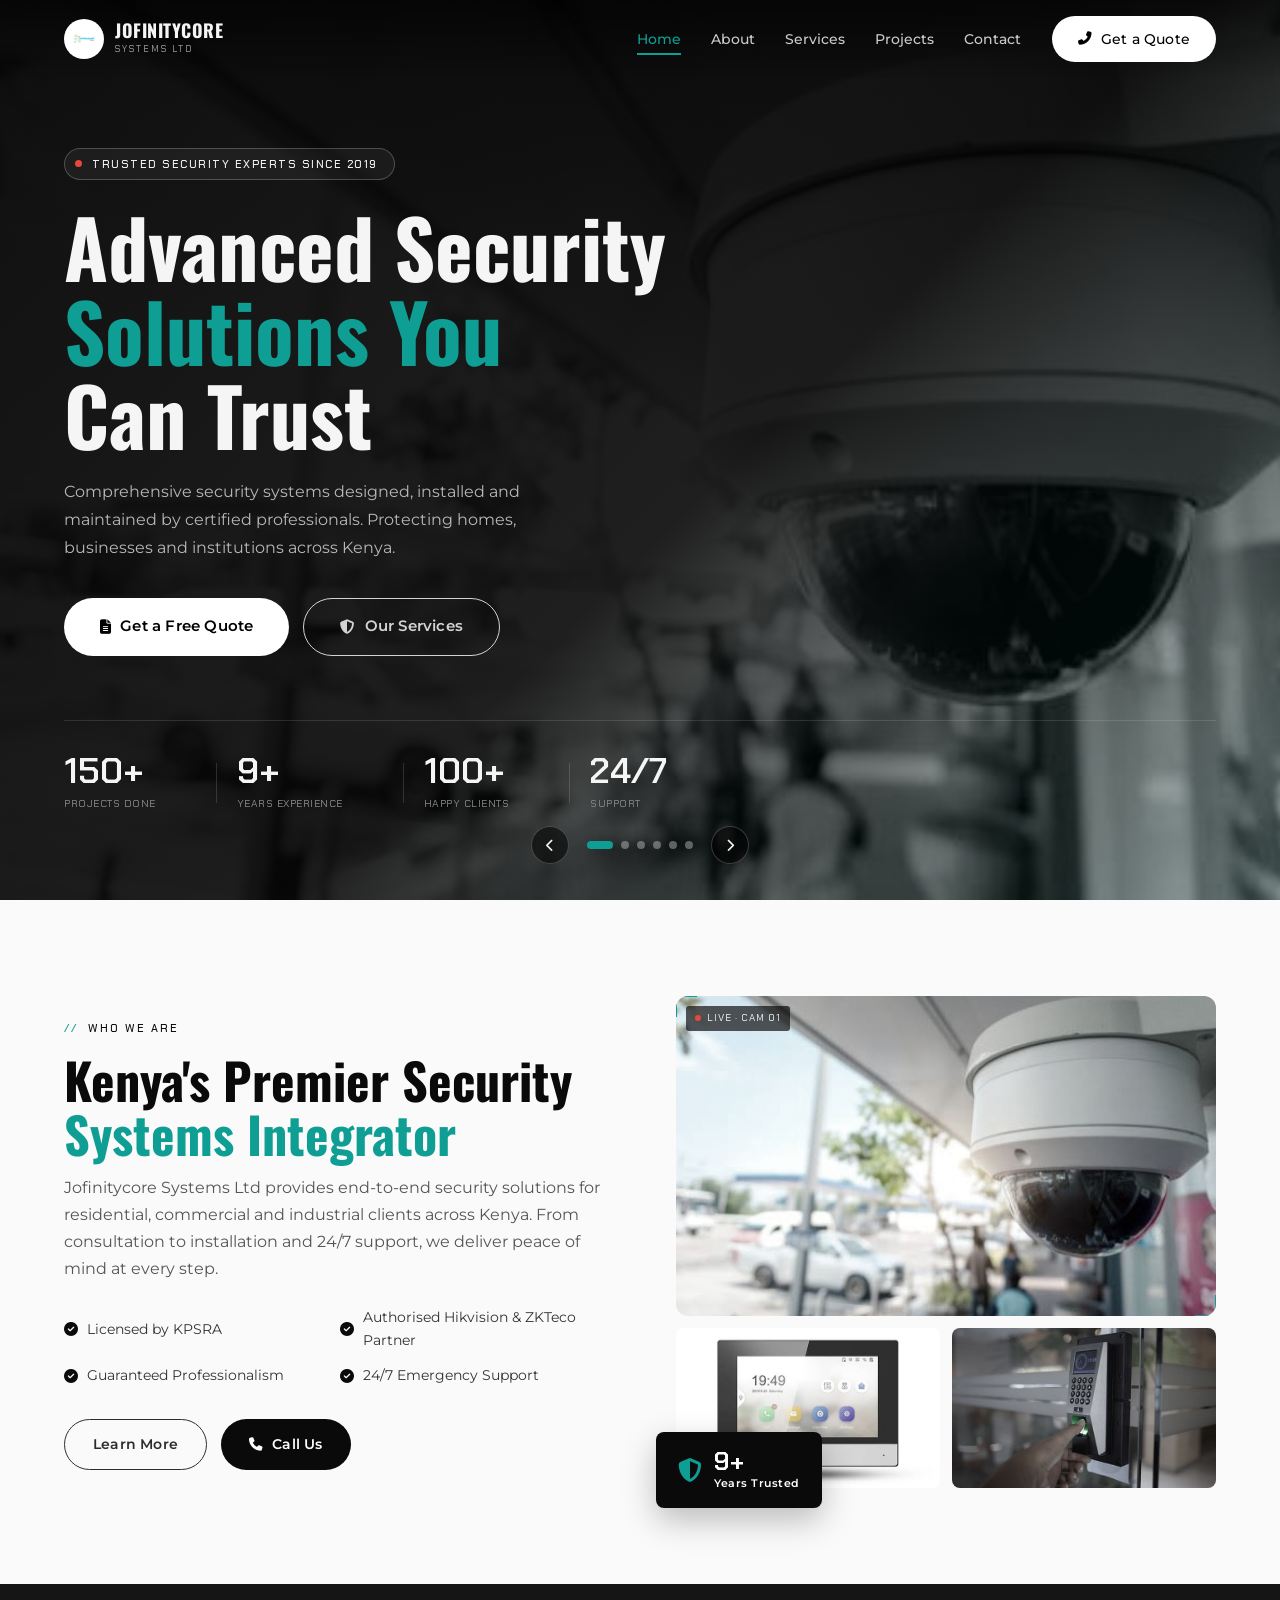
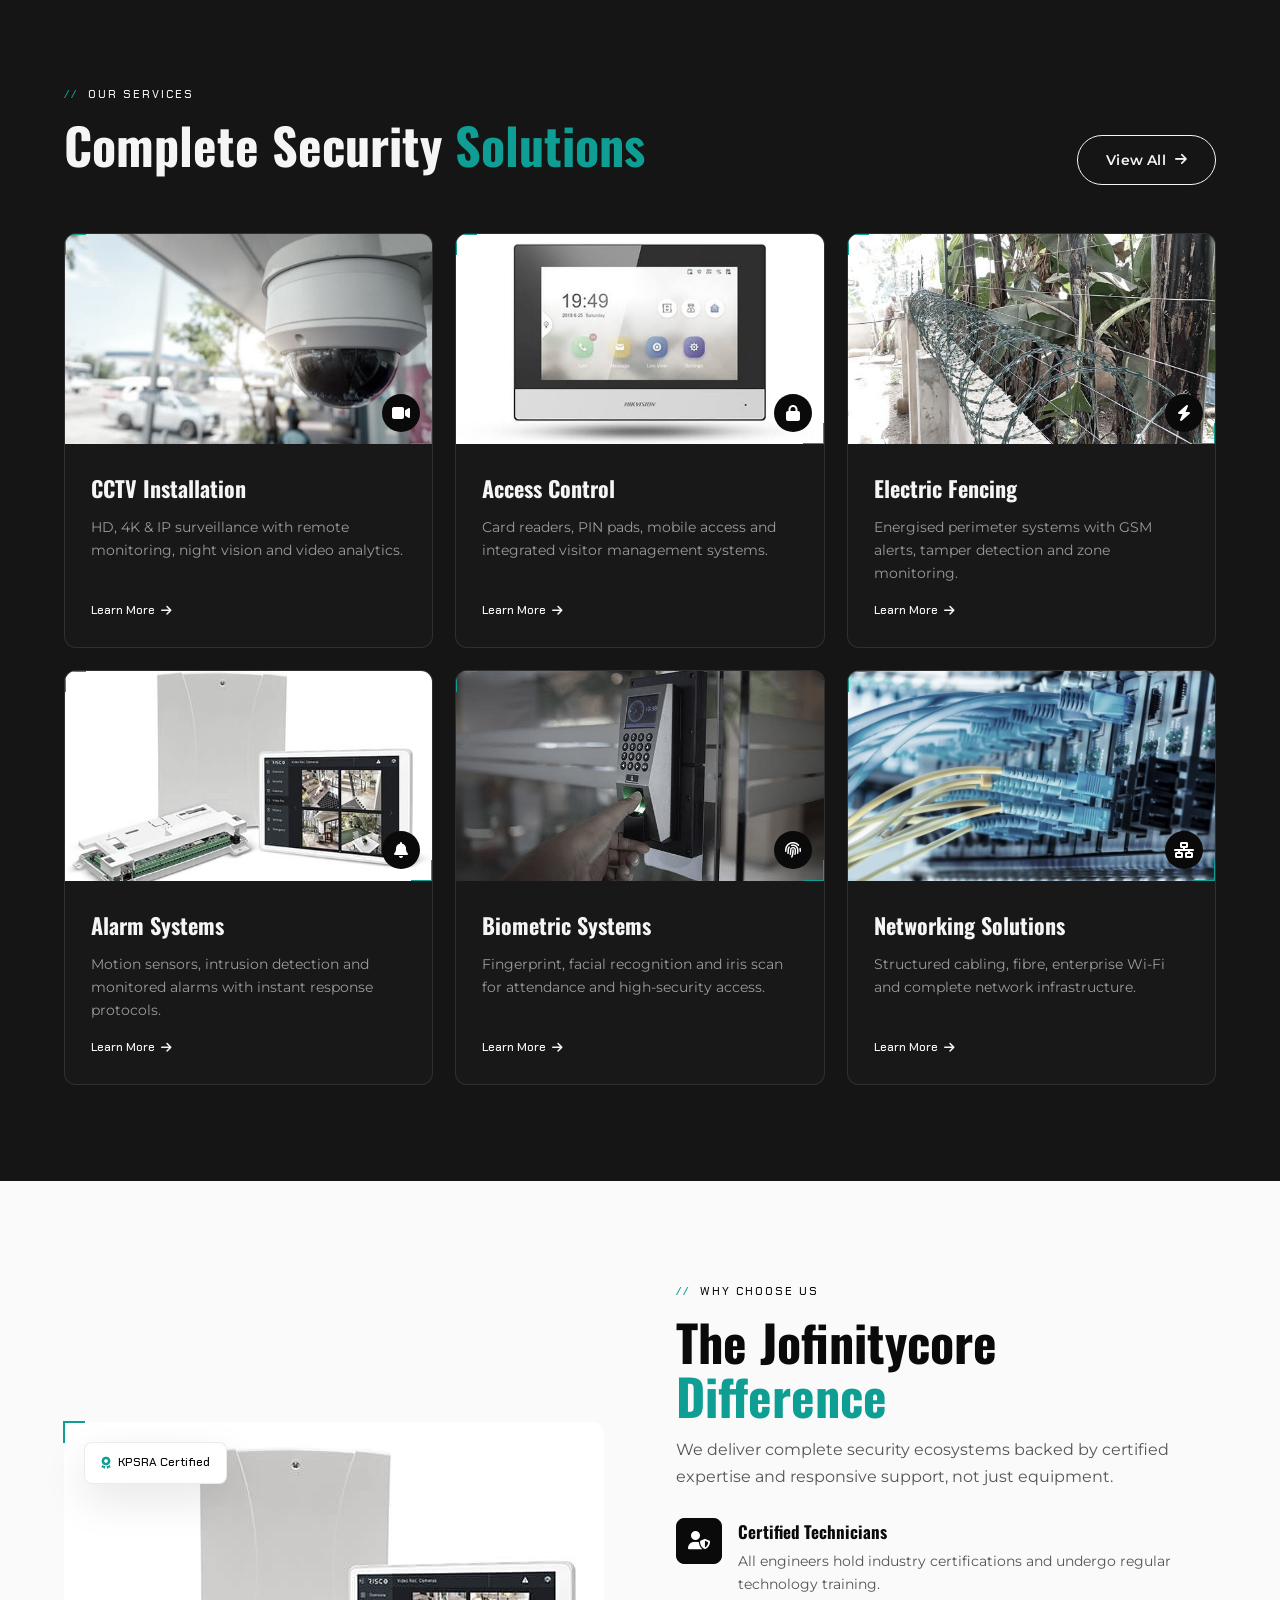
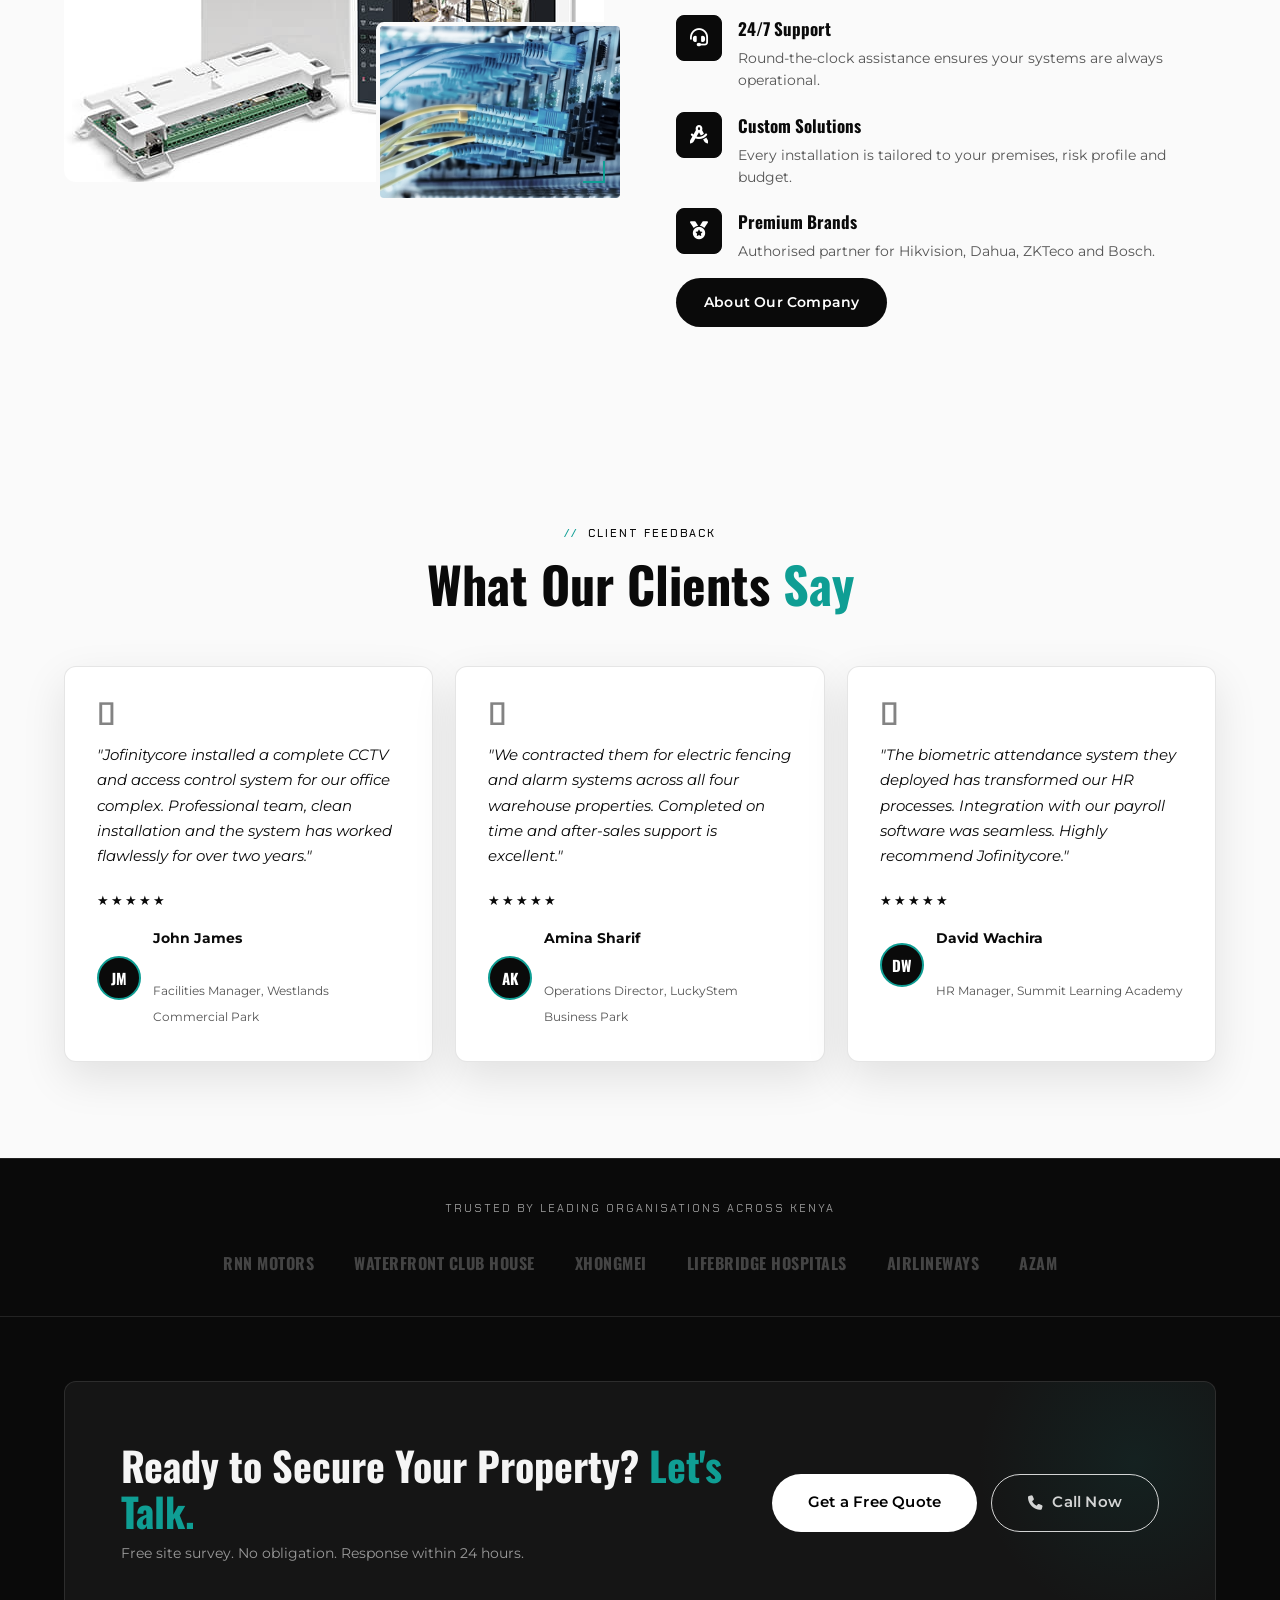
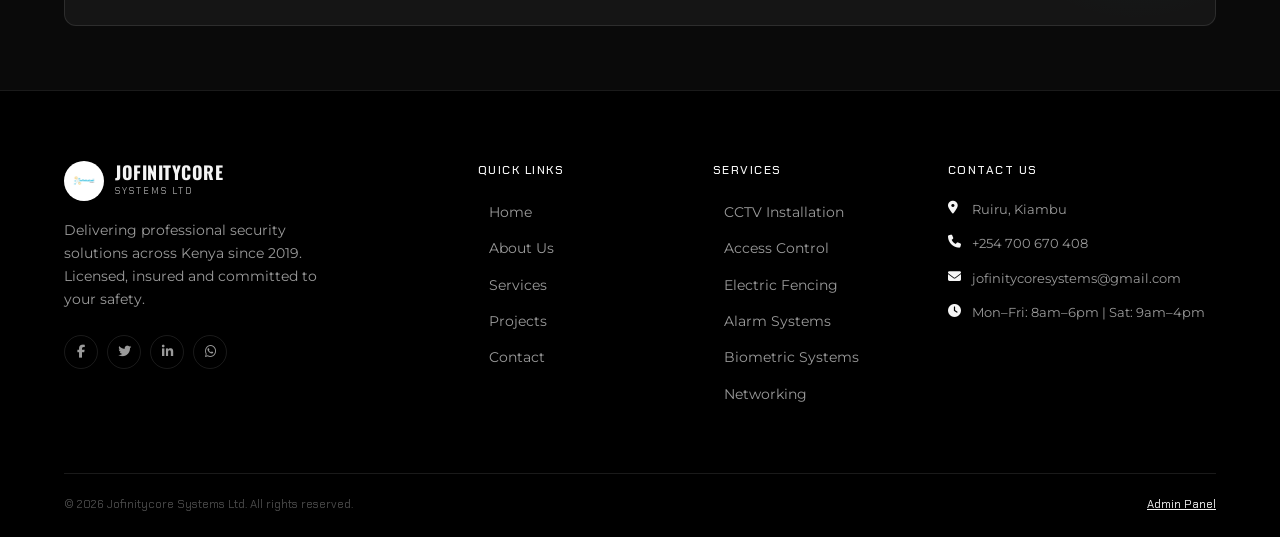
==== index.html @ b5438183 "Initial commit" ====
<!DOCTYPE html>
<html lang="en">
<head>
<meta charset="UTF-8">
<meta name="viewport" content="width=device-width, initial-scale=1.0">
<meta name="description" content="Jofinitycore Systems Ltd – CCTV, Access Control, Electric Fencing, Alarm Systems, Biometrics & Networking in Nairobi, Kenya.">
<title>Jofinitycore Systems Ltd | Advanced Security Solutions</title>
<link rel="icon" href="images/favicon.svg" type="image/svg+xml">
<link rel="preconnect" href="https://fonts.googleapis.com">
<link rel="stylesheet" href="https://fonts.googleapis.com/css2?family=Oswald:wght@400;500;600;700&family=Montserrat:wght@300;400;500;600;700;800&family=Chakra+Petch:wght@400;500;600;700&display=swap">
<link rel="stylesheet" href="https://cdnjs.cloudflare.com/ajax/libs/font-awesome/6.5.0/css/all.min.css">
<link rel="stylesheet" href="css/style.css">
</head>
<body>

<nav id="navbar">
  <div class="nav-inner">
    <a href="index.html" class="nav-logo">
      <div class="nav-logo-icon">
        <img src="images/Logo.png" alt="Jofinitycore Systems Ltd logo">
      </div>
      <div class="nav-logo-text">
        <span class="nav-logo-name">JOFINITYCORE</span>
        <span class="nav-logo-tagline">Systems Ltd</span>
      </div>
    </a>
    <div class="nav-links" id="navMenu">
      <a href="index.html" class="active">Home</a>
      <a href="about.html">About</a>
      <a href="services.html">Services</a>
      <a href="projects.html">Projects</a>
      <a href="contact.html">Contact</a>
      <div class="nav-cta">
        <a href="contact.html" class="btn btn-primary"><i class="fas fa-phone-alt"></i> Get a Quote</a>
      </div>
    </div>
    <button class="nav-toggle" id="navToggle" aria-label="Toggle menu">
      <span></span><span></span><span></span>
    </button>
  </div>
</nav>

<!-- HERO -->
<section class="hero">
  <div class="hero-slideshow">
    <div class="hero-slide active" style="background-image:url('images/CCTV.jpeg');"></div>
    <div class="hero-slide" style="background-image:url('images/Access_Control.jpeg');"></div>
    <div class="hero-slide" style="background-image:url('images/Electric_Fencing.jpeg');"></div>
    <div class="hero-slide" style="background-image:url('images/Alarm_Systems.jpg');"></div>
    <div class="hero-slide" style="background-image:url('images/Biometrics.jpeg');"></div>
    <div class="hero-slide" style="background-image:url('images/Networking.jpg');"></div>
  </div>
  <div class="hero-overlay"></div>
  <div class="hero-content container">
    <div class="hero-badge"><span class="badge-dot"></span> Trusted Security Experts Since 2019</div>
    <h1 class="hero-title">Advanced Security<br><em class="text-cyan">Solutions You</em><br>Can Trust</h1>
    <p class="hero-desc">Comprehensive security systems designed, installed and maintained by certified professionals. Protecting homes, businesses and institutions across Kenya.</p>
    <div class="hero-buttons">
      <a href="contact.html" class="btn btn-primary btn-lg"><i class="fas fa-file-alt"></i> Get a Free Quote</a>
      <a href="services.html" class="btn btn-outline btn-lg"><i class="fas fa-shield-alt"></i> Our Services</a>
    </div>
    <div class="hero-stats">
      <div class="hero-stat"><div class="hero-stat-num" data-counter="150" data-suffix="+">0+</div><div class="hero-stat-label">Projects Done</div></div>
      <div class="hero-stat-div"></div>
      <div class="hero-stat"><div class="hero-stat-num" data-counter="9" data-suffix="+">0+</div><div class="hero-stat-label">Years Experience</div></div>
      <div class="hero-stat-div"></div>
      <div class="hero-stat"><div class="hero-stat-num" data-counter="100" data-suffix="+">0+</div><div class="hero-stat-label">Happy Clients</div></div>
      <div class="hero-stat-div"></div>
      <div class="hero-stat"><div class="hero-stat-num" data-counter="24" data-suffix="/7">0</div><div class="hero-stat-label">Support</div></div>
    </div>
  </div>
  <div class="hero-slide-nav">
    <button class="hero-arrow hero-arrow-prev" aria-label="Previous slide"><i class="fas fa-chevron-left"></i></button>
    <div class="hero-dots">
      <button class="hero-dot active" data-slide="0" aria-label="Show slide 1"></button>
      <button class="hero-dot" data-slide="1" aria-label="Show slide 2"></button>
      <button class="hero-dot" data-slide="2" aria-label="Show slide 3"></button>
      <button class="hero-dot" data-slide="3" aria-label="Show slide 4"></button>
      <button class="hero-dot" data-slide="4" aria-label="Show slide 5"></button>
      <button class="hero-dot" data-slide="5" aria-label="Show slide 6"></button>
    </div>
    <button class="hero-arrow hero-arrow-next" aria-label="Next slide"><i class="fas fa-chevron-right"></i></button>
  </div>
</section>

<!-- INTRO -->
<section class="section">
  <div class="container">
    <div class="intro-grid">
      <div class="intro-text aos">
        <div class="section-label">Who We Are</div>
        <h2 class="section-title">Kenya's Premier Security <span class="text-cyan">Systems Integrator</span></h2>
        <p class="section-desc">Jofinitycore Systems Ltd provides end-to-end security solutions for residential, commercial and industrial clients across Kenya. From consultation to installation and 24/7 support, we deliver peace of mind at every step.</p>
        <ul class="check-list">
          <li><i class="fas fa-check-circle"></i> Licensed by KPSRA</li>
          <li><i class="fas fa-check-circle"></i> Authorised Hikvision & ZKTeco Partner</li>
          <li><i class="fas fa-check-circle"></i> Guaranteed Professionalism</li>
          <li><i class="fas fa-check-circle"></i> 24/7 Emergency Support</li>
        </ul>
        <div class="btn-group" style="margin-top:32px;">
          <a href="about.html" class="btn btn-outline">Learn More</a>
          <a href="tel:+254700670408" class="btn btn-primary"><i class="fas fa-phone"></i> Call Us</a>
        </div>
      </div>
      <div class="intro-visuals aos aos-delay-1">
        <div class="intro-img-main frame-corners">
          <div class="frame-tag"><span class="frame-tag-dot"></span>LIVE · CAM 01</div>
          <img src="images/CCTV.jpeg" alt="CCTV Surveillance Camera">
        </div>
        <div class="intro-img-sub">
          <div class="intro-img-sm"><img src="images/Access_Control.jpeg" alt="Access Control System"></div>
          <div class="intro-img-sm"><img src="images/Biometrics.jpeg" alt="Biometric System"></div>
        </div>
        <div class="intro-float-badge">
          <i class="fas fa-shield-alt"></i>
          <div><div class="ifb-num">9+</div><div class="ifb-txt">Years Trusted</div></div>
        </div>
      </div>
    </div>
  </div>
</section>

<!-- SERVICES -->
<section class="section services-bg">
  <div class="container">
    <div class="section-split-header">
      <div>
        <div class="section-label aos">Our Services</div>
        <h2 class="section-title aos">Complete Security <span class="text-cyan">Solutions</span></h2>
      </div>
      <a href="services.html" class="btn btn-outline aos">View All <i class="fas fa-arrow-right"></i></a>
    </div>
    <div class="services-grid">
      <a href="services.html#cctv" class="scard aos">
        <div class="scard-img frame-corners"><img src="images/CCTV.jpeg" alt="CCTV"><div class="scard-icon"><i class="fas fa-video"></i></div></div>
        <div class="scard-body"><h3>CCTV Installation</h3><p>HD, 4K & IP surveillance with remote monitoring, night vision and video analytics.</p><span class="scard-link">Learn More <i class="fas fa-arrow-right"></i></span></div>
      </a>
      <a href="services.html#access" class="scard aos aos-delay-1">
        <div class="scard-img frame-corners"><img src="images/Access_Control.jpeg" alt="Access Control"><div class="scard-icon"><i class="fas fa-lock"></i></div></div>
        <div class="scard-body"><h3>Access Control</h3><p>Card readers, PIN pads, mobile access and integrated visitor management systems.</p><span class="scard-link">Learn More <i class="fas fa-arrow-right"></i></span></div>
      </a>
      <a href="services.html#fencing" class="scard aos aos-delay-2">
        <div class="scard-img frame-corners"><img src="images/Electric_Fencing.jpeg" alt="Electric Fencing"><div class="scard-icon"><i class="fas fa-bolt"></i></div></div>
        <div class="scard-body"><h3>Electric Fencing</h3><p>Energised perimeter systems with GSM alerts, tamper detection and zone monitoring.</p><span class="scard-link">Learn More <i class="fas fa-arrow-right"></i></span></div>
      </a>
      <a href="services.html#alarm" class="scard aos">
        <div class="scard-img frame-corners"><img src="images/Alarm_Systems.jpg" alt="Alarm Systems"><div class="scard-icon"><i class="fas fa-bell"></i></div></div>
        <div class="scard-body"><h3>Alarm Systems</h3><p>Motion sensors, intrusion detection and monitored alarms with instant response protocols.</p><span class="scard-link">Learn More <i class="fas fa-arrow-right"></i></span></div>
      </a>
      <a href="services.html#biometric" class="scard aos aos-delay-1">
        <div class="scard-img frame-corners"><img src="images/Biometrics.jpeg" alt="Biometrics"><div class="scard-icon"><i class="fas fa-fingerprint"></i></div></div>
        <div class="scard-body"><h3>Biometric Systems</h3><p>Fingerprint, facial recognition and iris scan for attendance and high-security access.</p><span class="scard-link">Learn More <i class="fas fa-arrow-right"></i></span></div>
      </a>
      <a href="services.html#networking" class="scard aos aos-delay-2">
        <div class="scard-img frame-corners"><img src="images/Networking.jpg" alt="Networking"><div class="scard-icon"><i class="fas fa-network-wired"></i></div></div>
        <div class="scard-body"><h3>Networking Solutions</h3><p>Structured cabling, fibre, enterprise Wi-Fi and complete network infrastructure.</p><span class="scard-link">Learn More <i class="fas fa-arrow-right"></i></span></div>
      </a>
    </div>
  </div>
</section>

<!-- WHY US -->
<section class="section why-bg">
  <div class="container">
    <div class="why-grid">
      <div class="why-images aos frame-corners">
        <img src="images/Alarm_Systems.jpg" alt="Alarm System" class="why-main">
        <img src="images/Networking.jpg" alt="Networking" class="why-sm">
        <div class="why-cert"><i class="fas fa-award"></i><span>KPSRA Certified</span></div>
      </div>
      <div class="why-text">
        <div class="section-label aos">Why Choose Us</div>
        <h2 class="section-title aos">The Jofinitycore <span class="text-cyan">Difference</span></h2>
        <p class="section-desc aos">We deliver complete security ecosystems backed by certified expertise and responsive support, not just equipment.</p>
        <div class="why-items">
          <div class="why-item aos"><div class="wi-icon"><i class="fas fa-user-shield"></i></div><div><h4>Certified Technicians</h4><p>All engineers hold industry certifications and undergo regular technology training.</p></div></div>
          <div class="why-item aos aos-delay-1"><div class="wi-icon"><i class="fas fa-headset"></i></div><div><h4>24/7 Support</h4><p>Round-the-clock assistance ensures your systems are always operational.</p></div></div>
          <div class="why-item aos aos-delay-2"><div class="wi-icon"><i class="fas fa-drafting-compass"></i></div><div><h4>Custom Solutions</h4><p>Every installation is tailored to your premises, risk profile and budget.</p></div></div>
          <div class="why-item aos"><div class="wi-icon"><i class="fas fa-medal"></i></div><div><h4>Premium Brands</h4><p>Authorised partner for Hikvision, Dahua, ZKTeco and Bosch.</p></div></div>
        </div>
        <a href="about.html" class="btn btn-primary aos" style="margin-top:16px;">About Our Company</a>
      </div>
    </div>
  </div>
</section>

<!-- TESTIMONIALS -->
<section class="section testi-bg">
  <div class="container">
    <div style="text-align:center;margin-bottom:56px;">
      <div class="section-label aos" style="justify-content:center;">Client Feedback</div>
      <h2 class="section-title aos" style="margin:0 auto;">What Our Clients <span class="text-cyan">Say</span></h2>
    </div>
    <div class="testi-grid">
      <div class="tcard aos">
        <i class="fas fa-quote-left tcard-quote"></i>
        <p>"Jofinitycore installed a complete CCTV and access control system for our office complex. Professional team, clean installation and the system has worked flawlessly for over two years."</p>
        <div class="tcard-stars">★★★★★</div>
        <div class="tcard-author"><div class="tcard-av">JM</div><div><strong>John James</strong><br><span>Facilities Manager, Westlands Commercial Park</span></div></div>
      </div>
      <div class="tcard aos aos-delay-1">
        <i class="fas fa-quote-left tcard-quote"></i>
        <p>"We contracted them for electric fencing and alarm systems across all four warehouse properties. Completed on time and after-sales support is excellent."</p>
        <div class="tcard-stars">★★★★★</div>
        <div class="tcard-author"><div class="tcard-av">AK</div><div><strong>Amina Sharif</strong><br><span>Operations Director, LuckyStem Business Park</span></div></div>
      </div>
      <div class="tcard aos aos-delay-2">
        <i class="fas fa-quote-left tcard-quote"></i>
        <p>"The biometric attendance system they deployed has transformed our HR processes. Integration with our payroll software was seamless. Highly recommend Jofinitycore."</p>
        <div class="tcard-stars">★★★★★</div>
        <div class="tcard-author"><div class="tcard-av">DW</div><div><strong>David Wachira</strong><br><span>HR Manager, Summit Learning Academy</span></div></div>
      </div>
    </div>
  </div>
</section>

<!-- CLIENTS -->
<div class="clients-strip">
  <div class="container">
    <p class="clients-label">Trusted by leading organisations across Kenya</p>
    <div class="clients-row">
      <span>RNN MOTORS</span><span>WATERFRONT CLUB HOUSE</span><span>XHONGMEI</span><span>LIFEBRIDGE HOSPITALS</span><span>AIRLINEWAYS</span><span>AZAM</span>
    </div>
  </div>
</div>

<!-- CTA BANNER -->
<section class="cta-wrap">
  <div class="container">
    <div class="cta-box aos">
      <div>
        <h2 class="cta-title">Ready to Secure Your Property? <span class="text-cyan">Let's Talk.</span></h2>
        <p>Free site survey. No obligation. Response within 24 hours.</p>
      </div>
      <div class="btn-group">
        <a href="contact.html" class="btn btn-primary btn-lg">Get a Free Quote</a>
        <a href="tel:+254700670408" class="btn btn-outline btn-lg"><i class="fas fa-phone"></i> Call Now</a>
      </div>
    </div>
  </div>
</section>

<!-- FOOTER -->
<footer>
  <div class="container">
    <div class="footer-grid">
      <div class="footer-brand">
        <a href="index.html" class="nav-logo">
          <div class="nav-logo-icon"><img src="images/Logo.png" alt="Jofinitycore Systems Ltd logo"></div>
          <div class="nav-logo-text"><span class="nav-logo-name">JOFINITYCORE</span><span class="nav-logo-tagline">Systems Ltd</span></div>
        </a>
        <p>Delivering professional security solutions across Kenya since 2019. Licensed, insured and committed to your safety.</p>
        <div class="footer-socials">
          <a href="#"><i class="fab fa-facebook-f"></i></a>
          <a href="#"><i class="fab fa-twitter"></i></a>
          <a href="#"><i class="fab fa-linkedin-in"></i></a>
          <a href="https://wa.me/254700670408"><i class="fab fa-whatsapp"></i></a>
        </div>
      </div>
      <div class="footer-col"><h4>Quick Links</h4><ul><li><a href="index.html">Home</a></li><li><a href="about.html">About Us</a></li><li><a href="services.html">Services</a></li><li><a href="projects.html">Projects</a></li><li><a href="contact.html">Contact</a></li></ul></div>
      <div class="footer-col"><h4>Services</h4><ul><li><a href="services.html#cctv">CCTV Installation</a></li><li><a href="services.html#access">Access Control</a></li><li><a href="services.html#fencing">Electric Fencing</a></li><li><a href="services.html#alarm">Alarm Systems</a></li><li><a href="services.html#biometric">Biometric Systems</a></li><li><a href="services.html#networking">Networking</a></li></ul></div>
      <div class="footer-col"><h4>Contact Us</h4>
        <div class="fcontact"><i class="fas fa-map-marker-alt"></i><span>Ruiru, Kiambu</span></div>
        <div class="fcontact"><i class="fas fa-phone"></i><a href="tel:+254700670408">+254 700 670 408</a></div>
        <div class="fcontact"><i class="fas fa-envelope"></i><a href="mailto:jofinitycoresystems@gmail.com">jofinitycoresystems@gmail.com</a></div>
        <div class="fcontact"><i class="fas fa-clock"></i><span>Mon–Fri: 8am–6pm | Sat: 9am–4pm</span></div>
      </div>
    </div>
    <div class="footer-bottom">
      <span>&copy; 2026 Jofinitycore Systems Ltd. All rights reserved.</span>
      <a href="admin">Admin Panel</a>
    </div>
  </div>
</footer>
<button class="btt" id="backToTop"><i class="fas fa-arrow-up"></i></button>
<script src="js/main.js"></script>
</body>
</html>
---- css/style.css ----
/* ==============================================
   JOFINITYCORE SYSTEMS LTD — Main Stylesheet
   Fonts: Oswald (headlines) + Montserrat (body/UI) + Chakra Petch (data/labels/specs)
   Theme: Black & white, teal held back to a small, deliberate accent role
   ============================================== */

@import url('https://fonts.googleapis.com/css2?family=Oswald:wght@400;500;600;700&family=Montserrat:wght@300;400;500;600;700;800&family=Chakra+Petch:wght@400;500;600;700&display=swap');

:root {
  /* black */
  --charcoal:      #0a0a0a;
  --charcoal-mid:  #151515;
  --charcoal-deep: #000000;
  --charcoal-line: rgba(255,255,255,.1);

  /* white */
  --paper:      #fafafa;
  --paper-dim:  #f0f0f0;
  --paper-line: rgba(0,0,0,.1);

  /* accent — held back on purpose: headline highlight words, thin frame lines,
     small dots, link hovers. Not used for large fills anymore. */
  --accent:      #0f9e94;
  --accent-dim:  #0a5551;
  --accent-deep: #0c7d75;
  --accent-hover:#28c2b6;
  --alert:       #e8483a;   /* emergency/alarm red — separate from the accent question entirely */
  --ok:          #3fae6a;

  /* ink / text */
  --ink:     #0a0a0a;
  --white:   #f5f5f5;
  --steel:   #555555;
  --steel-lt:#333333;
  --gray:    var(--steel);
  --gray-lt: var(--steel-lt);
  --border:  var(--paper-line);
  --card:    #ffffff;

  --trans: 0.3s cubic-bezier(.4,0,.2,1);
  --fhead: 'Oswald', sans-serif;
  --fbody: 'Montserrat', sans-serif;
  --fmono: 'Chakra Petch', sans-serif;
  --shadow: 0 16px 44px rgba(0,0,0,.10);
  --shadow-dark: 0 16px 44px rgba(0,0,0,.6);
  --radius: 12px;
  --radius-sm: 8px;
  --radius-pill: 999px;
}

/* ── RESET ── */
*,*::before,*::after{box-sizing:border-box;margin:0;padding:0;}
html{scroll-behavior:smooth;}
body{font-family:var(--fbody);background:var(--paper);color:var(--ink);line-height:1.65;overflow-x:hidden;}
img{max-width:100%;display:block;object-fit:cover;}
a{text-decoration:none;color:inherit;}
ul{list-style:none;}
button{cursor:pointer;border:none;background:none;font-family:inherit;}
::-webkit-scrollbar{width:5px;}
::-webkit-scrollbar-track{background:var(--charcoal);}
::-webkit-scrollbar-thumb{background:#3a3a3a;border-radius:3px;}
:focus-visible{outline:2px solid var(--accent);outline-offset:3px;}
@media (prefers-reduced-motion: reduce){
  *,*::before,*::after{animation-duration:.001ms !important;animation-iteration-count:1 !important;transition-duration:.001ms !important;scroll-behavior:auto !important;}
}

/* ── UTILS ── */
.container{max-width:1200px;margin:0 auto;padding:0 24px;}
.section{padding:96px 0;background:var(--paper);color:var(--ink);}
.text-cyan{color:var(--accent);} /* the one deliberate spot of color left in every heading */
.btn-group{display:flex;gap:14px;flex-wrap:wrap;}
.mono{font-family:var(--fmono);}

/* dark-section contexts */
.hero,.page-hero,.services-bg,.mvv-bg,.svc-alt,.clients-strip,
.cta-wrap,.stats-strip,.quick-contact-strip,footer{
  background:var(--charcoal);
  color:var(--white);
  --gray:#9a9a9a;
  --gray-lt:#cfcfcf;
  --border:var(--charcoal-line);
  --card:#181818;
}
.services-bg{background:var(--charcoal-mid);}
.svc-alt{background:var(--charcoal-mid);}

/* ── LABELS & TITLES ── */
.section-label{
  display:inline-flex;align-items:center;gap:10px;
  font-family:var(--fmono);font-size:11px;font-weight:500;letter-spacing:2px;
  text-transform:uppercase;color:var(--ink);margin-bottom:14px;
}
.hero .section-label,.page-hero .section-label,.services-bg .section-label,
.mvv-bg .section-label,.svc-alt .section-label,.cta-wrap .section-label{color:var(--white);}
.section-label::before{content:'//';display:block;color:var(--accent);}
.section-title{
  font-family:var(--fhead);font-size:clamp(30px,5vw,50px);
  font-weight:700;line-height:1.08;margin-bottom:14px;
  color:inherit;
}
.section-desc{font-size:15.5px;color:var(--gray);max-width:560px;line-height:1.75;}

/* ── BUTTONS ── */
.btn{
  display:inline-flex;align-items:center;gap:9px;
  padding:13px 28px;font-size:13.5px;font-weight:600;
  border-radius:var(--radius-pill);transition:var(--trans);letter-spacing:.2px;
  font-family:var(--fbody);
}
.btn-primary{background:var(--ink);color:#ffffff;}
.hero .btn-primary,.page-hero .btn-primary,.services-bg .btn-primary,.mvv-bg .btn-primary,
.svc-alt .btn-primary,.cta-wrap .btn-primary{background:#ffffff;color:var(--charcoal-deep);}
.btn-primary:hover{transform:translateY(-2px);box-shadow:0 10px 26px rgba(15,158,148,.28);}
.btn-outline{background:transparent;color:inherit;border:1.5px solid currentColor;opacity:.85;}
.btn-outline:hover{border-color:var(--accent);color:var(--accent-deep);opacity:1;transform:translateY(-2px);}
.hero .btn-outline:hover,.page-hero .btn-outline:hover,.services-bg .btn-outline:hover,
.mvv-bg .btn-outline:hover,.svc-alt .btn-outline:hover,.cta-wrap .btn-outline:hover{color:var(--accent);}
.btn-wa{background:#25D366;color:#fff;border:none;}
.btn-wa:hover{background:#1fb855;transform:translateY(-2px);}
.btn-lg{padding:16px 36px;font-size:14.5px;}

/* ── NAVBAR ── */
#navbar{
  position:fixed;top:0;left:0;right:0;z-index:1000;
  background:linear-gradient(180deg,rgba(0,0,0,.55),transparent);
  color:var(--white);
  transition:background .4s,box-shadow .4s;
  --gray:#9a9a9a;
}
#navbar.scrolled{
  background:rgba(0,0,0,.95);
  backdrop-filter:blur(12px);
  box-shadow:0 2px 30px rgba(0,0,0,.4);
  border-bottom:1px solid var(--charcoal-line);
}
.nav-inner{
  display:flex;align-items:center;justify-content:space-between;
  padding:16px 24px;max-width:1200px;margin:0 auto;
}
.nav-logo{display:flex;align-items:center;gap:11px;}
.nav-logo-icon{
  width:40px;height:40px;background:#ffffff;border-radius:50%;
  display:flex;align-items:center;justify-content:center;flex-shrink:0;
}
.nav-logo-icon svg{fill:var(--charcoal-deep);width:20px;height:20px;}
.nav-logo-icon img{width:100%;height:100%;object-fit:contain;padding:5px;border-radius:50%;}
.nav-logo-name{font-family:var(--fhead);font-size:18px;font-weight:700;letter-spacing:.5px;display:block;line-height:1;color:var(--white);}
.nav-logo-tagline{font-family:var(--fmono);font-size:9px;color:#9a9a9a;letter-spacing:2px;text-transform:uppercase;margin-top:3px;display:block;}
.nav-links{display:flex;align-items:center;gap:4px;}
.nav-links a{
  padding:8px 13px;font-size:13.5px;font-weight:500;
  color:rgba(245,245,245,.82);border-radius:4px;
  position:relative;transition:color .2s;
}
.nav-links a::after{
  content:'';position:absolute;bottom:3px;left:13px;right:13px;
  height:2px;background:var(--accent);
  transform:scaleX(0);transition:transform .22s;
}
.nav-links a:hover,
.nav-links a.active{color:var(--accent);}
.nav-links a.active::after,
.nav-links a:hover::after{transform:scaleX(1);}
.nav-cta{margin-left:14px;}
.nav-cta .btn{border-radius:var(--radius-pill);padding:12px 26px;background:#ffffff;color:var(--charcoal-deep);}
.nav-toggle{display:none;flex-direction:column;gap:5px;padding:4px;z-index:1001;position:relative;}
.nav-toggle span{display:block;width:24px;height:2px;background:var(--white);border-radius:2px;transition:var(--trans);}
.nav-toggle.open span:nth-child(1){transform:translateY(7px) rotate(45deg);}
.nav-toggle.open span:nth-child(2){opacity:0;}
.nav-toggle.open span:nth-child(3){transform:translateY(-7px) rotate(-45deg);}

/* ── HERO ── */
.hero{position:relative;min-height:100vh;display:flex;align-items:center;overflow:hidden;}
.hero-slideshow{position:absolute;inset:0;}
.hero-slide{
  position:absolute;inset:0;
  background-size:cover;background-position:center;
  filter:grayscale(1) contrast(1.1);
  opacity:0;transition:opacity 1.4s ease;
}
.hero-slide.active{opacity:1;}
.hero-slide-nav{
  position:absolute;left:50%;bottom:36px;transform:translateX(-50%);
  z-index:2;display:flex;align-items:center;gap:18px;
}
.hero-dots{display:flex;align-items:center;gap:8px;}
.hero-dot{
  width:8px;height:8px;border-radius:50%;padding:0;
  background:rgba(245,245,245,.35);transition:var(--trans);
}
.hero-dot.active{background:var(--accent);width:26px;border-radius:4px;}
.hero-arrow{
  width:38px;height:38px;border-radius:50%;flex-shrink:0;
  background:rgba(0,0,0,.55);border:1px solid rgba(245,245,245,.22);
  color:var(--white);display:flex;align-items:center;justify-content:center;
  font-size:13px;transition:var(--trans);
}
.hero-arrow:hover{background:#ffffff;color:var(--charcoal-deep);border-color:#ffffff;transform:translateY(-2px);}
.hero-overlay{
  position:absolute;inset:0;
  background:linear-gradient(135deg,rgba(0,0,0,.94) 0%,rgba(0,0,0,.88) 55%,rgba(15,158,148,.10) 100%);
}
.hero-content{position:relative;z-index:1;padding:140px 24px 80px;width:100%;}
.hero-badge{
  display:inline-flex;align-items:center;gap:10px;
  background:rgba(255,255,255,.05);border:1px solid rgba(255,255,255,.22);
  color:var(--white);padding:6px 16px 6px 10px;border-radius:var(--radius-pill);
  font-family:var(--fmono);font-size:11px;font-weight:500;letter-spacing:1.5px;
  text-transform:uppercase;margin-bottom:24px;
  animation:fadeUp .6s ease both;
}
.badge-dot{
  display:block;width:7px;height:7px;
  background:var(--alert);border-radius:50%;
  animation:pulse 1.5s ease infinite;
}
@keyframes pulse{0%,100%{opacity:1;transform:scale(1)}50%{opacity:.35;transform:scale(1.5)}}
.hero-title{
  font-family:var(--fhead);
  font-size:clamp(42px,7.5vw,80px);
  font-weight:700;line-height:1.05;
  max-width:760px;margin-bottom:22px;
  font-style:normal;color:var(--white);
  animation:fadeUp .7s .1s ease both;
}
.hero-title em{font-style:normal;}
.hero-desc{
  font-size:16px;color:#b8b8b8;
  max-width:500px;line-height:1.75;margin-bottom:36px;
  animation:fadeUp .7s .2s ease both;
}
.hero-buttons{display:flex;gap:14px;flex-wrap:wrap;animation:fadeUp .7s .3s ease both;}
.hero-stats{
  display:flex;align-items:center;gap:0;
  margin-top:64px;padding-top:32px;
  border-top:1px solid rgba(255,255,255,.12);
  flex-wrap:wrap;
  animation:fadeUp .7s .4s ease both;
}
.hero-stat{padding:0 40px 0 0;}
.hero-stat:first-child{padding-left:0;}
.hero-stat-div{width:1px;height:40px;background:rgba(255,255,255,.14);margin:0 20px;}
.hero-stat-num{font-family:var(--fmono);font-size:36px;font-weight:600;color:var(--white);line-height:1;}
.hero-stat-label{font-family:var(--fmono);font-size:10.5px;letter-spacing:.5px;text-transform:uppercase;color:#8a8a8a;margin-top:6px;}
@keyframes fadeUp{from{opacity:0;transform:translateY(22px)}to{opacity:1;transform:translateY(0)}}

/* ── VIEWFINDER CORNER FRAME (the one recurring accent line, kept thin and small on purpose) ── */
.frame-corners{position:relative;}
.frame-corners::before,
.frame-corners::after{
  content:'';position:absolute;width:22px;height:22px;
  border:2px solid var(--accent);z-index:2;pointer-events:none;
}
.frame-corners::before{top:-1px;left:-1px;border-right:none;border-bottom:none;}
.frame-corners::after{bottom:-1px;right:-1px;border-left:none;border-top:none;}
.frame-tag{
  position:absolute;top:10px;left:10px;z-index:2;
  display:flex;align-items:center;gap:6px;
  font-family:var(--fmono);font-size:10px;letter-spacing:1px;
  color:var(--white);background:rgba(0,0,0,.65);
  padding:4px 9px;border-radius:3px;pointer-events:none;
}
.frame-tag-dot{width:6px;height:6px;border-radius:50%;background:var(--alert);animation:pulse 1.6s ease infinite;}

/* ── INTRO SECTION ── */
.intro-grid{display:grid;grid-template-columns:1fr 1fr;gap:72px;align-items:center;}
.check-list{margin-top:24px;display:grid;grid-template-columns:1fr 1fr;gap:12px;}
.check-list li{display:flex;align-items:center;gap:9px;font-size:14px;color:var(--gray-lt);}
.check-list li i{color:var(--ink);flex-shrink:0;}

.intro-visuals{position:relative;}
.intro-img-main{border-radius:var(--radius);overflow:hidden;height:320px;}
.intro-img-main img{width:100%;height:100%;filter:grayscale(.5);}
.intro-img-sub{display:grid;grid-template-columns:1fr 1fr;gap:12px;margin-top:12px;}
.intro-img-sm{border-radius:var(--radius-sm);overflow:hidden;height:160px;}
.intro-img-sm img{width:100%;height:100%;filter:grayscale(.5);}
.intro-float-badge{
  position:absolute;bottom:-20px;left:-20px;
  background:var(--ink);color:#ffffff;
  border-radius:var(--radius-sm);padding:16px 22px;
  display:flex;align-items:center;gap:12px;
  box-shadow:0 12px 32px rgba(0,0,0,.25);
}
.intro-float-badge i{font-size:24px;color:var(--accent);}
.ifb-num{font-family:var(--fmono);font-size:26px;font-weight:600;line-height:1;}
.ifb-txt{font-size:11px;font-weight:600;letter-spacing:.5px;}

/* ── SERVICES GRID ── */
.section-split-header{display:flex;justify-content:space-between;align-items:flex-end;flex-wrap:wrap;gap:20px;margin-bottom:48px;}
.services-grid{display:grid;grid-template-columns:repeat(auto-fill,minmax(340px,1fr));gap:22px;}
.scard{
  display:flex;flex-direction:column;
  background:var(--card);border:1px solid var(--border);
  border-radius:var(--radius);overflow:hidden;
  transition:var(--trans);text-decoration:none;
}
.scard:hover{transform:translateY(-5px);box-shadow:var(--shadow-dark);border-color:rgba(255,255,255,.25);}
.scard-img{position:relative;height:210px;overflow:hidden;}
.scard-img img{width:100%;height:100%;transition:transform .5s ease;filter:grayscale(.6);}
.scard:hover .scard-img img{transform:scale(1.06);}
.scard-icon{
  position:absolute;bottom:12px;right:12px;
  width:38px;height:38px;border-radius:50%;
  background:var(--ink);color:#ffffff;
  display:flex;align-items:center;justify-content:center;font-size:16px;
}
.scard-body{padding:26px;flex:1;display:flex;flex-direction:column;}
.scard-body h3{font-family:var(--fhead);font-size:22px;font-weight:700;margin-bottom:10px;color:var(--white);}
.scard-body p{font-size:13.5px;color:var(--gray);line-height:1.7;flex:1;}
.scard-link{
  display:inline-flex;align-items:center;gap:6px;font-family:var(--fmono);
  font-size:12px;font-weight:500;color:var(--white);
  margin-top:16px;transition:gap .2s,color .2s;
}
.scard:hover .scard-link{gap:10px;color:var(--accent);}

/* ── WHY US ── */
.why-grid{display:grid;grid-template-columns:1fr 1fr;gap:72px;align-items:center;}
.why-images{position:relative;}
.why-main{width:100%;height:360px;border-radius:var(--radius);object-fit:cover;filter:grayscale(.5);}
.why-sm{position:absolute;bottom:-20px;right:-20px;width:46%;height:180px;border-radius:var(--radius-sm);border:4px solid var(--paper);filter:grayscale(.5);}
.why-cert{
  position:absolute;top:20px;left:20px;
  background:#ffffff;border:1px solid rgba(0,0,0,.08);
  border-radius:var(--radius-sm);padding:10px 16px;display:flex;align-items:center;gap:8px;
  font-family:var(--fmono);font-size:12px;font-weight:500;color:var(--ink);box-shadow:var(--shadow);
}
.why-cert i{color:var(--accent);}
.why-text .section-desc{margin-bottom:28px;}
.why-items{display:flex;flex-direction:column;gap:20px;}
.why-item{display:flex;gap:16px;align-items:flex-start;}
.wi-icon{
  width:46px;height:46px;border-radius:var(--radius-sm);
  background:var(--ink);border:1px solid var(--ink);
  display:flex;align-items:center;justify-content:center;
  color:#ffffff;font-size:18px;flex-shrink:0;
}
.why-item h4{font-family:var(--fhead);font-size:17px;font-weight:700;margin-bottom:4px;}
.why-item p{font-size:13.5px;color:var(--gray);line-height:1.65;}
.why-checks li{font-size:14px;color:var(--gray-lt);padding:10px 0;border-bottom:1px solid var(--border);display:flex;gap:10px;align-items:flex-start;}
.why-checks li i{color:var(--ink);margin-top:2px;flex-shrink:0;}

/* ── TESTIMONIALS ── */
.testi-grid{display:grid;grid-template-columns:repeat(auto-fill,minmax(320px,1fr));gap:22px;}
.tcard{background:var(--card);border:1px solid var(--border);border-radius:var(--radius);padding:32px;position:relative;box-shadow:var(--shadow);}
.tcard-quote{font-family:var(--fhead);font-size:28px;color:var(--ink);opacity:.5;margin-bottom:16px;display:block;}
.tcard p{font-size:14.5px;color:var(--ink);line-height:1.75;font-style:italic;}
.tcard-stars{color:var(--ink);font-size:13px;margin:20px 0 16px;letter-spacing:2px;}
.tcard-author{display:flex;gap:12px;align-items:center;}
.tcard-av{
  width:44px;height:44px;border-radius:50%;
  background:var(--ink);border:2px solid var(--accent);
  display:flex;align-items:center;justify-content:center;
  font-family:var(--fhead);font-size:15px;font-weight:700;
  color:#ffffff;flex-shrink:0;
}
.tcard-author strong{font-size:14px;display:block;}
.tcard-author span{font-size:12px;color:var(--gray);}

/* ── CLIENTS STRIP ── */
.clients-strip{border-top:1px solid var(--charcoal-line);border-bottom:1px solid var(--charcoal-line);padding:40px 0;}
.clients-label{text-align:center;font-family:var(--fmono);font-size:11px;letter-spacing:2px;text-transform:uppercase;color:var(--gray);margin-bottom:32px;}
.clients-row{display:flex;justify-content:center;align-items:center;flex-wrap:wrap;gap:40px;}
.clients-row span{font-family:var(--fhead);font-size:16px;font-weight:700;letter-spacing:.5px;color:rgba(245,245,245,.25);transition:color .2s;cursor:default;}
.clients-row span:hover{color:rgba(245,245,245,.65);}

/* ── CTA BOX ── */
.cta-wrap{padding:64px 0;}
.cta-box{
  background:var(--charcoal-mid);
  border:1px solid var(--charcoal-line);border-radius:var(--radius);
  padding:60px 56px;display:flex;align-items:center;justify-content:space-between;
  gap:40px;position:relative;overflow:hidden;
}
.cta-box::before{
  content:'';position:absolute;top:-80px;right:-80px;
  width:320px;height:320px;border-radius:50%;
  background:radial-gradient(circle,rgba(15,158,148,.09) 0%,transparent 70%);
}
.cta-title{font-family:var(--fhead);font-size:clamp(26px,3.5vw,40px);font-weight:700;line-height:1.15;}
.cta-box p{color:#9a9a9a;margin-top:8px;font-size:14px;}
.cta-box .btn-group{flex-shrink:0;}

/* ── PAGE HERO ── */
.page-hero{position:relative;padding:160px 0 80px;background-size:cover;background-position:center;border-bottom:1px solid var(--charcoal-line);}
.page-hero-overlay{position:absolute;inset:0;background:linear-gradient(180deg,rgba(0,0,0,.92) 0%,rgba(0,0,0,.84) 100%);}
.page-hero-content{position:relative;z-index:1;}
.breadcrumb{display:flex;align-items:center;gap:8px;font-family:var(--fmono);font-size:12.5px;color:#8a8a8a;margin-bottom:20px;}
.breadcrumb a{color:var(--accent);}
.breadcrumb i{font-size:10px;}
.page-hero-title{font-family:var(--fhead);font-size:clamp(38px,6.5vw,68px);font-weight:700;line-height:1.05;margin:8px 0 16px;color:var(--white);}
.page-hero-content p{font-size:16px;color:#b8b8b8;max-width:520px;line-height:1.7;}

/* ── ABOUT PAGE ── */
.about-grid{display:grid;grid-template-columns:1fr 1fr;gap:72px;align-items:center;}
.about-images{position:relative;}
.about-main-img{border-radius:var(--radius);overflow:hidden;height:340px;}
.about-main-img img{width:100%;height:100%;filter:grayscale(.5);}
.about-sm-img{position:absolute;bottom:-20px;right:-20px;width:48%;height:180px;border-radius:var(--radius-sm);overflow:hidden;border:4px solid var(--paper);}
.about-sm-img img{width:100%;height:100%;filter:grayscale(.5);}
.about-stat-badge{
  position:absolute;top:20px;left:20px;
  background:var(--ink);color:#ffffff;
  border-radius:var(--radius-sm);padding:14px 20px;text-align:center;
}
.asb-num{font-family:var(--fmono);font-size:28px;font-weight:600;line-height:1;color:var(--accent);}
.asb-txt{font-size:11px;font-weight:600;letter-spacing:.5px;}
.about-text p{font-size:15px;color:var(--gray);line-height:1.75;}
.about-stats{display:grid;grid-template-columns:repeat(3,1fr);gap:16px;margin:28px 0;}
.about-stat-item{background:var(--card);border:1px solid var(--border);border-radius:var(--radius-sm);padding:18px;text-align:center;}
.asi-num{font-family:var(--fmono);font-size:30px;font-weight:600;color:var(--ink);line-height:1;}
.asi-label{font-family:var(--fmono);font-size:10.5px;letter-spacing:.3px;color:var(--gray);margin-top:6px;}

/* Mission Vision Values */
.mvv-grid{display:grid;grid-template-columns:repeat(auto-fill,minmax(300px,1fr));gap:22px;}
.mvv-card{border-radius:var(--radius);padding:36px 30px;border:1px solid var(--border);position:relative;overflow:hidden;background:var(--card);}
.mvv-card::before{content:'';position:absolute;top:0;left:0;width:100%;height:3px;background:var(--ink);}
.mvv-icon{font-size:26px;margin-bottom:16px;color:var(--ink);}
.mvv-card h3{font-family:var(--fhead);font-size:22px;font-weight:700;margin-bottom:12px;color:var(--white);}
.mvv-card p{font-size:14px;color:var(--gray);line-height:1.75;}

/* Core Values */
.values-grid{display:grid;grid-template-columns:repeat(auto-fill,minmax(220px,1fr));gap:18px;margin-top:40px;}
.value-card{background:var(--card);border:1px solid var(--border);border-radius:var(--radius);padding:28px 22px;transition:var(--trans);}
.value-card:hover{border-color:rgba(0,0,0,.2);transform:translateY(-3px);box-shadow:var(--shadow);}
.vc-icon{width:46px;height:46px;background:var(--ink);border-radius:var(--radius-sm);display:flex;align-items:center;justify-content:center;color:#ffffff;font-size:18px;margin-bottom:16px;}
.value-card h3{font-family:var(--fhead);font-size:19px;font-weight:700;margin-bottom:8px;}
.value-card p{font-size:13.5px;color:var(--gray);line-height:1.65;}

/* ── SERVICES PAGE ── */
.svc-tabs-bar{background:var(--charcoal);border-bottom:1px solid var(--charcoal-line);position:sticky;top:70px;z-index:99;}
.svc-tabs{display:flex;overflow-x:auto;padding:0;gap:0;scrollbar-width:none;}
.svc-tabs::-webkit-scrollbar{display:none;}
.svc-tab{
  padding:15px 20px;font-family:var(--fmono);font-size:12.5px;font-weight:500;
  color:#8a8a8a;white-space:nowrap;border-bottom:2px solid transparent;
  transition:color .2s,border-color .2s;display:flex;align-items:center;gap:7px;
}
.svc-tab:hover{color:var(--accent);border-bottom-color:var(--accent);}
.svc-block{padding:84px 0;border-bottom:1px solid var(--paper-line);}
.svc-block:last-child{border-bottom:none;}
.svc-alt{border-bottom:1px solid var(--charcoal-line);}
.svc-grid{display:grid;grid-template-columns:1fr 1fr;gap:72px;align-items:center;}
.svc-grid-rev{direction:rtl;}
.svc-grid-rev > *{direction:ltr;}
.svc-img{position:relative;border-radius:var(--radius);overflow:hidden;height:400px;}
.svc-img img{width:100%;height:100%;filter:grayscale(.55);}
.svc-img-badge{
  position:absolute;bottom:16px;right:16px;width:50px;height:50px;border-radius:50%;
  background:var(--ink);color:#ffffff;
  display:flex;align-items:center;justify-content:center;font-size:21px;
  box-shadow:0 6px 18px rgba(0,0,0,.35);
}
.svc-text h2{font-family:var(--fhead);font-size:clamp(26px,4vw,38px);font-weight:700;margin:8px 0 16px;}
.svc-text p{font-size:14.5px;color:var(--gray);line-height:1.75;margin-bottom:14px;}
.svc-benefits{margin:20px 0 24px;display:flex;flex-direction:column;gap:10px;}
.svc-benefits li{display:flex;align-items:center;gap:10px;font-size:14px;color:var(--gray-lt);}
.svc-benefits li i{color:var(--ink);flex-shrink:0;}
.svc-brands{font-family:var(--fmono);font-size:11.5px;font-weight:500;letter-spacing:1.5px;color:var(--gray);margin-bottom:20px;text-transform:uppercase;}
.svc-maint-cta{background:var(--charcoal-mid);border-top:1px solid var(--charcoal-line);padding:80px 0;color:var(--white);--gray:#9a9a9a;}

/* ── PROJECTS PAGE ── */
.filter-bar{display:flex;gap:10px;flex-wrap:wrap;margin-bottom:40px;}
.fbtn{
  padding:9px 22px;border:1px solid var(--border);border-radius:var(--radius-pill);
  font-family:var(--fmono);font-size:12.5px;font-weight:500;
  color:var(--gray);background:transparent;display:flex;align-items:center;gap:7px;
  transition:var(--trans);cursor:pointer;
}
.fbtn:hover,.fbtn.active{border-color:var(--ink);color:var(--ink);background:var(--paper-dim);}
.proj-grid{display:grid;grid-template-columns:repeat(auto-fill,minmax(340px,1fr));gap:22px;}
.pcard{background:var(--card);border:1px solid var(--border);border-radius:var(--radius);overflow:hidden;transition:var(--trans);}
.pcard:hover{transform:translateY(-4px);box-shadow:var(--shadow);border-color:rgba(0,0,0,.2);}
.pcard-img{position:relative;height:220px;overflow:hidden;}
.pcard-img img{width:100%;height:100%;transition:transform .5s ease;filter:grayscale(.6);}
.pcard:hover .pcard-img img{transform:scale(1.06);}
.pcard-tag{position:absolute;top:12px;right:12px;background:var(--ink);color:#ffffff;font-family:var(--fmono);font-size:10.5px;font-weight:600;padding:4px 12px;border-radius:var(--radius-pill);letter-spacing:.4px;}
.pcard-body{padding:22px;}
.pcard-body h3{font-family:var(--fhead);font-size:20px;font-weight:700;margin-bottom:8px;}
.pcard-body p{font-size:13.5px;color:var(--gray);line-height:1.65;}
.pcard-meta{display:flex;gap:20px;margin-top:16px;padding-top:14px;border-top:1px solid var(--border);}
.pcard-meta span{font-family:var(--fmono);font-size:11.5px;color:var(--gray);display:flex;align-items:center;gap:5px;}
.pcard-meta i{color:var(--ink);font-size:11px;}
.proj-cta-note{text-align:center;margin-top:48px;font-size:15px;color:var(--gray);}
.proj-cta-note a{color:var(--ink);text-decoration:underline;}

/* Stats strip */
.stats-strip{border-top:1px solid var(--charcoal-line);border-bottom:1px solid var(--charcoal-line);padding:0;}
.stats-row{display:flex;align-items:stretch;}
.stat-item{flex:1;padding:40px 20px;text-align:center;}
.stat-div{width:1px;background:var(--charcoal-line);margin:20px 0;}
.stat-num{font-family:var(--fmono);font-size:clamp(32px,4vw,46px);font-weight:600;color:var(--white);line-height:1;}
.stat-lbl{font-family:var(--fmono);font-size:11px;letter-spacing:.4px;color:#8a8a8a;margin-top:8px;text-transform:uppercase;}

/* ── CONTACT PAGE ── */
.quick-contact-strip{border-bottom:1px solid var(--charcoal-line);}
.qcs-row{display:flex;align-items:stretch;flex-wrap:wrap;}
.qcs-item{display:flex;align-items:center;gap:14px;padding:20px 32px;color:var(--white);transition:background .2s;flex:1;min-width:180px;}
.qcs-item:hover{background:rgba(255,255,255,.04);}
.qcs-div{width:1px;background:var(--charcoal-line);margin:16px 0;}
.qcs-icon{width:40px;height:40px;background:#ffffff;border-radius:50%;display:flex;align-items:center;justify-content:center;color:var(--charcoal-deep);font-size:16px;flex-shrink:0;}
.qcs-wa{background:rgba(37,211,102,.12);border:1px solid rgba(37,211,102,.3);color:#25D366;}
.qcs-label{font-family:var(--fmono);font-size:10px;letter-spacing:1.5px;text-transform:uppercase;color:#8a8a8a;}
.qcs-value{font-size:14px;font-weight:600;margin-top:3px;}
.contact-grid{display:grid;grid-template-columns:1fr 1.6fr;gap:64px;align-items:start;}
.cinfo-item{display:flex;gap:16px;padding:22px 0;border-bottom:1px solid var(--border);}
.cinfo-item:first-child{padding-top:0;}
.cinfo-icon{width:44px;height:44px;background:var(--ink);border-radius:50%;display:flex;align-items:center;justify-content:center;color:#ffffff;font-size:16px;flex-shrink:0;}
.cinfo-label{font-family:var(--fmono);font-size:10px;letter-spacing:1.5px;text-transform:uppercase;color:var(--ink);margin-bottom:6px;}
.cinfo-val{font-size:14px;line-height:1.65;color:var(--ink);}
.cinfo-val a{color:var(--ink);text-decoration:underline;}
.emergency-box{margin-top:28px;background:rgba(232,72,58,.05);border:1px solid rgba(232,72,58,.25);border-radius:var(--radius-sm);padding:22px 24px;}
.eb-top{display:flex;align-items:center;gap:9px;font-family:var(--fmono);font-size:12.5px;font-weight:500;color:var(--alert);margin-bottom:8px;text-transform:uppercase;letter-spacing:.5px;}
.eb-num{font-family:var(--fmono);font-size:30px;font-weight:600;color:var(--alert);display:block;margin-bottom:4px;}
.emergency-box p{font-size:12px;color:var(--gray);}
.contact-form-wrap{background:var(--card);border:1px solid var(--border);border-radius:var(--radius);padding:44px 40px;box-shadow:var(--shadow);}
.contact-form-wrap h3{font-family:var(--fhead);font-size:26px;font-weight:700;margin-bottom:6px;}
.contact-form-wrap > p{font-size:14px;color:var(--gray);margin-bottom:28px;}
.form-row-2{display:grid;grid-template-columns:1fr 1fr;gap:16px;}
.fg{margin-bottom:18px;}
.fg label{display:block;font-family:var(--fmono);font-size:10.5px;font-weight:500;letter-spacing:1px;text-transform:uppercase;color:var(--gray);margin-bottom:8px;}
.fg label span{color:var(--alert);}
.fg input,.fg select,.fg textarea{
  width:100%;background:var(--paper);border:1px solid rgba(0,0,0,.14);border-radius:var(--radius-sm);
  padding:12px 16px;font-family:var(--fbody);font-size:14px;color:var(--ink);
  transition:border-color .2s,box-shadow .2s;outline:none;-webkit-appearance:none;
}
.fg select{cursor:pointer;}
.fg textarea{resize:vertical;min-height:118px;}
.fg input:focus,.fg select:focus,.fg textarea:focus{border-color:var(--ink);box-shadow:0 0 0 3px rgba(0,0,0,.08);}
.fg input::placeholder,.fg textarea::placeholder{color:rgba(10,10,10,.32);}
.form-submit-btn{width:100%;padding:15px;font-size:15px;font-weight:600;justify-content:center;margin-top:4px;border-radius:var(--radius-pill);background:var(--ink);color:#ffffff;}
.form-response{margin-top:14px;padding:13px 18px;border-radius:var(--radius-sm);font-size:14px;display:none;}
.form-response.success{background:rgba(63,174,106,.1);border:1px solid rgba(63,174,106,.3);color:#2c8250;display:block;}
.form-response.error{background:rgba(232,72,58,.08);border:1px solid rgba(232,72,58,.28);color:#c33a2e;display:block;}
.map-section{padding:0 0 90px;}
.map-frame{border-radius:var(--radius);overflow:hidden;border:1px solid var(--paper-line);height:420px;filter:grayscale(.4);}
.map-frame iframe{width:100%;height:100%;border:none;}

/* ── FOOTER ── */
footer{background:var(--charcoal-deep);border-top:1px solid var(--charcoal-line);padding:70px 0 0;}
.footer-grid{display:grid;grid-template-columns:2fr 1fr 1fr 1.5fr;gap:56px;padding-bottom:56px;border-bottom:1px solid var(--charcoal-line);}
.footer-brand p{font-size:13.5px;color:#9a9a9a;line-height:1.7;margin:18px 0 24px;max-width:280px;}
.footer-socials{display:flex;gap:9px;}
.footer-socials a{width:34px;height:34px;border:1px solid var(--charcoal-line);border-radius:50%;display:flex;align-items:center;justify-content:center;font-size:13px;color:#9a9a9a;transition:var(--trans);}
.footer-socials a:hover{border-color:#ffffff;color:#ffffff;}
.footer-col h4{font-family:var(--fmono);font-size:12px;font-weight:500;letter-spacing:1.5px;text-transform:uppercase;margin-bottom:18px;color:var(--white);}
.footer-col ul li{margin-bottom:10px;}
.footer-col ul a{font-size:13.5px;color:#9a9a9a;transition:color .2s;display:flex;align-items:center;gap:6px;}
.footer-col ul a::before{content:'›';color:var(--accent);font-size:16px;opacity:0;transition:opacity .2s;}
.footer-col ul a:hover{color:var(--white);}
.footer-col ul a:hover::before{opacity:1;}
.fcontact{display:flex;gap:10px;margin-bottom:13px;font-size:13px;color:#9a9a9a;align-items:flex-start;}
.fcontact i{color:var(--white);margin-top:2px;flex-shrink:0;width:14px;}
.fcontact a{color:#9a9a9a;}
.fcontact a:hover{color:#ffffff;}
.footer-bottom{display:flex;align-items:center;justify-content:space-between;padding:22px 0;font-family:var(--fmono);font-size:11.5px;color:rgba(245,245,245,.3);flex-wrap:wrap;gap:10px;}
.footer-bottom a{color:var(--white);text-decoration:underline;}

/* ── BACK TO TOP ── */
.btt{
  position:fixed;bottom:28px;right:28px;width:44px;height:44px;
  background:var(--ink);color:#ffffff;border-radius:50%;
  display:flex;align-items:center;justify-content:center;font-size:16px;
  opacity:0;pointer-events:none;transition:opacity .3s,transform .3s;z-index:500;
}
.btt.show{opacity:1;pointer-events:auto;}
.btt:hover{transform:translateY(-3px);background:var(--accent);}

/* ── ANIMATE ON SCROLL ── */
.aos{opacity:0;transform:translateY(28px);transition:opacity .65s ease,transform .65s ease;}
.aos.aos-delay-1{transition-delay:.1s;}
.aos.aos-delay-2{transition-delay:.2s;}
.aos.aos-delay-3{transition-delay:.3s;}
.aos.visible{opacity:1;transform:translateY(0);}

/* ── RESPONSIVE ── */
@media(max-width:1024px){
  .footer-grid{grid-template-columns:1fr 1fr;gap:40px;}
}
@media(max-width:900px){
  .nav-toggle{display:flex;}
  .nav-links{
    position:fixed;top:0;left:0;right:0;bottom:0;
    background:rgba(0,0,0,.98);backdrop-filter:blur(16px);
    flex-direction:column;padding:90px 28px 40px;
    transform:translateY(-100%);
    transition:transform .4s cubic-bezier(.4,0,.2,1);
    z-index:999;align-items:flex-start;gap:4px;overflow-y:auto;
  }
  .nav-links.open{transform:translateY(0);}
  .nav-links a{font-family:var(--fhead);font-size:26px;font-weight:700;padding:12px 0;width:100%;border-bottom:1px solid rgba(255,255,255,.06);color:var(--white);}
  .nav-links a::after{display:none;}
  .nav-cta{margin:16px 0 0;}
  .nav-cta .btn{padding:14px 32px;font-size:16px;}
  .intro-grid,.about-grid,.why-grid,.svc-grid,.contact-grid{grid-template-columns:1fr;gap:48px;}
  .svc-grid-rev{direction:ltr;}
  .intro-float-badge,.about-sm-img,.why-sm,.about-stat-badge{display:none;}
  .hero-stats{gap:16px;}
  .hero-stat{padding:0 16px 0 0;}
  .cta-box{flex-direction:column;padding:44px 28px;}
  .stats-row{flex-wrap:wrap;}
  .stat-item{min-width:45%;padding:30px 16px;}
  .stat-div{display:none;}
  .qcs-row{flex-wrap:wrap;}
  .qcs-div{display:none;}
  .qcs-item{min-width:45%;}
  .form-row-2{grid-template-columns:1fr;}
}
@media(max-width:640px){
  .hero-arrow{display:none;}
  .hero-slide-nav{bottom:24px;}
  .section{padding:64px 0;}
  .services-grid,.proj-grid,.testi-grid,.mvv-grid,.values-grid{grid-template-columns:1fr;}
  .hero-title{font-size:clamp(38px,10vw,58px);}
  .hero-buttons,.btn-group{flex-direction:column;}
  .hero-buttons .btn,.btn-group .btn{justify-content:center;}
  .hero-stat-div{display:none;}
  .hero-stats{gap:20px;}
  .hero-stat{padding:0;}
  .about-stats{grid-template-columns:1fr 1fr;}
  .check-list{grid-template-columns:1fr;}
  .filter-bar{gap:8px;}
  .fbtn{font-size:12px;padding:8px 16px;}
  .contact-form-wrap{padding:28px 20px;}
  .footer-grid{grid-template-columns:1fr;}
  .cta-box{padding:36px 24px;}
  .qcs-item{min-width:100%;}
  .svc-img{height:280px;}
}
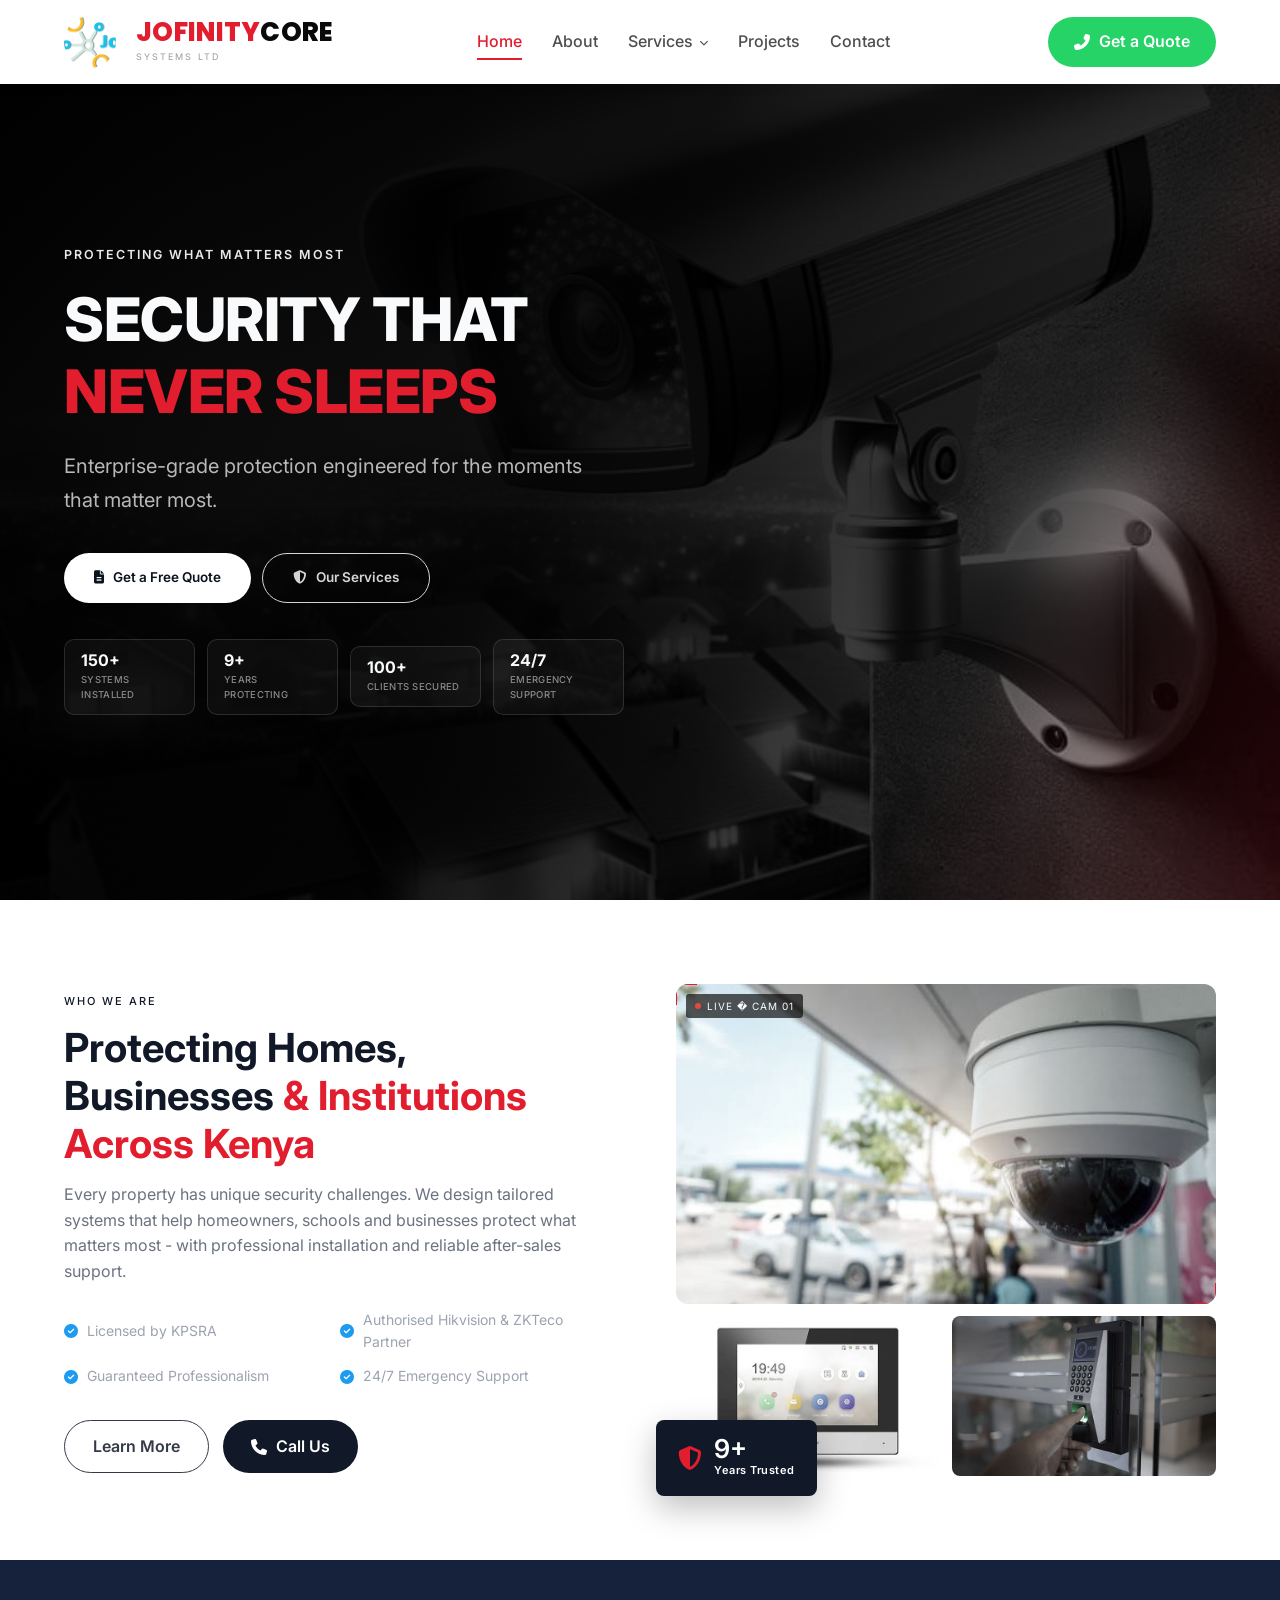
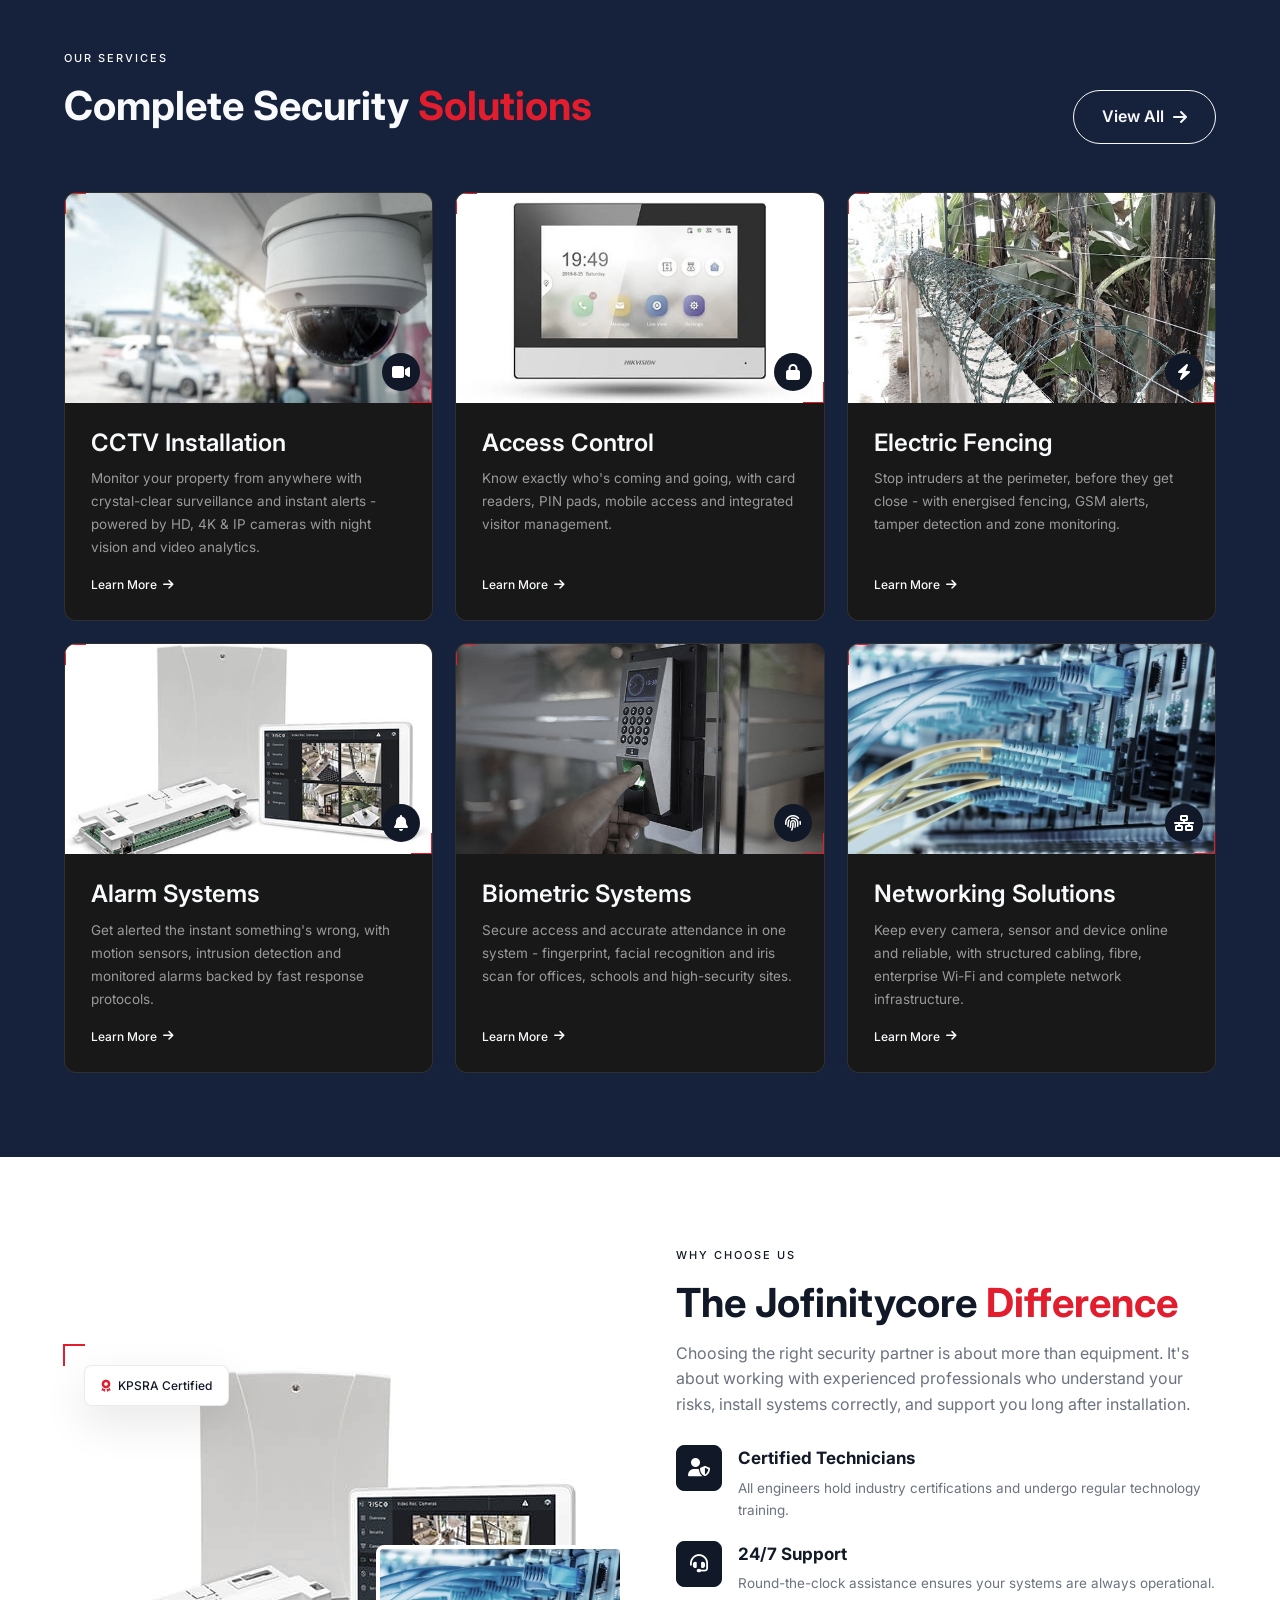
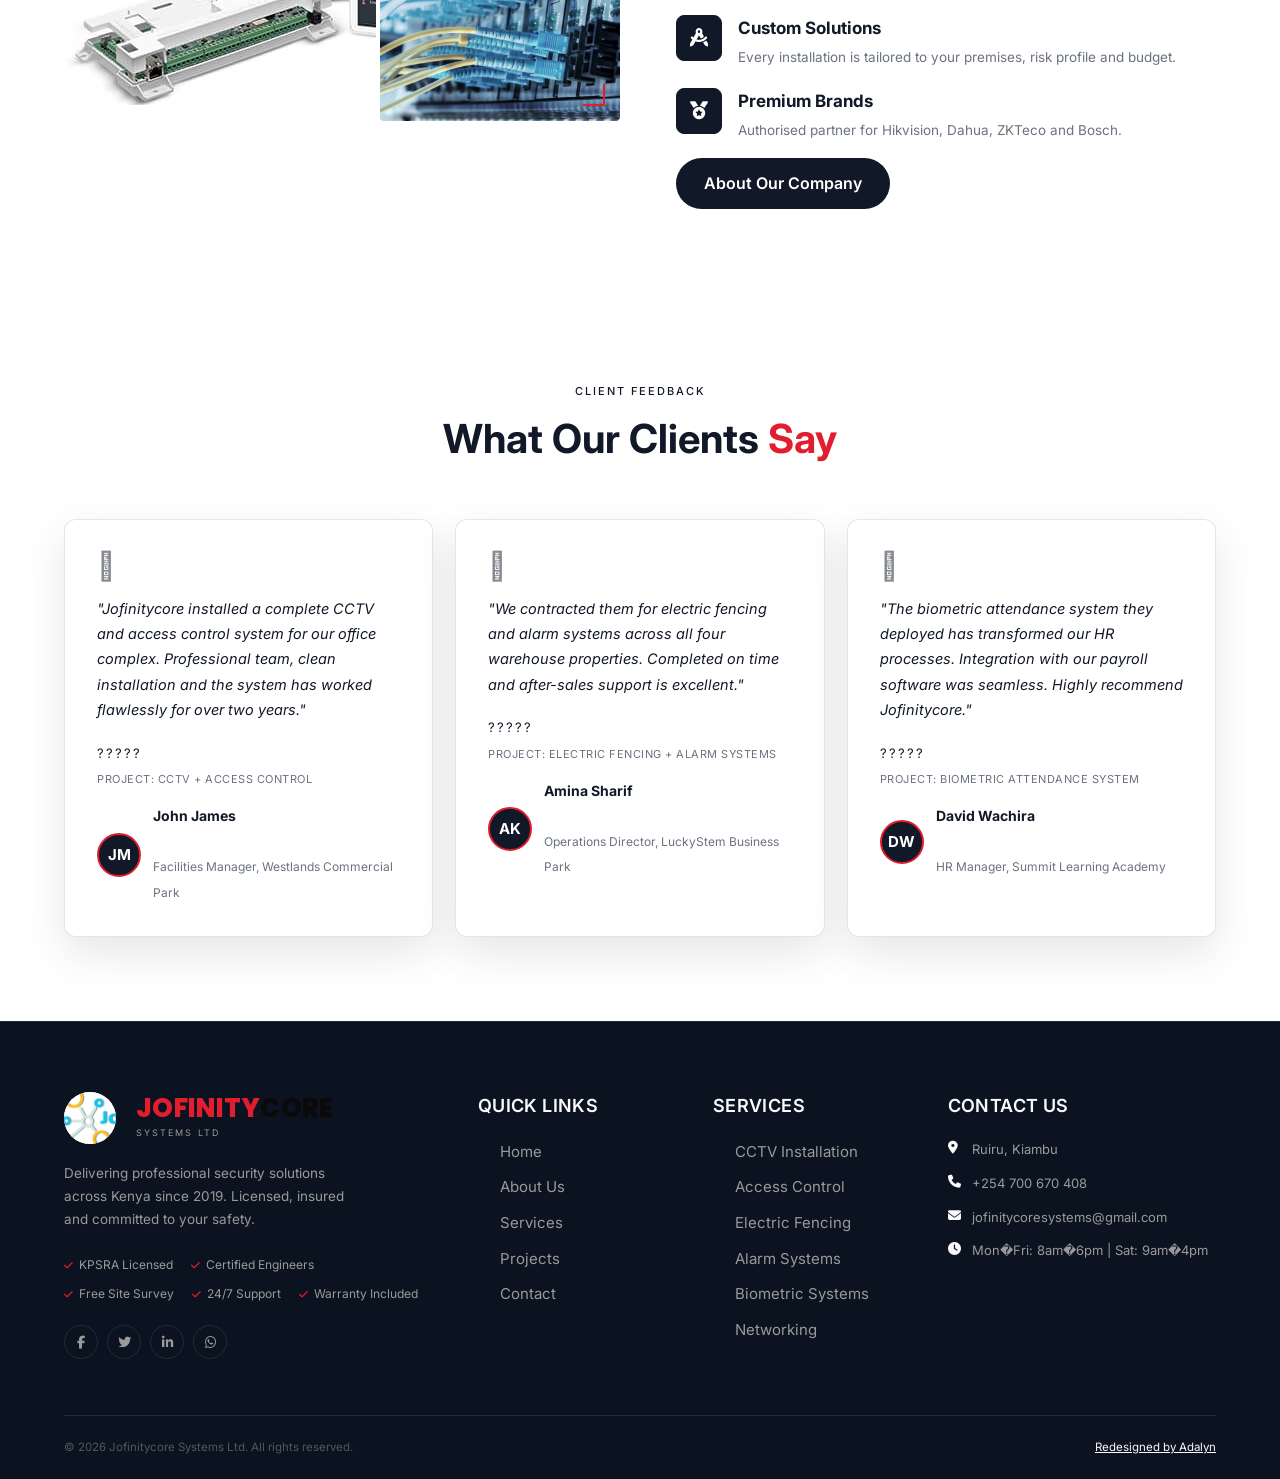
==== commit 33478bf7: "Remove marquee, fix nav gap, darken hero overlay, rebuild projects with real site data, fix contact " ====
--- a/index.html
+++ b/index.html
@@ -3,11 +3,12 @@
 <head>
 <meta charset="UTF-8">
 <meta name="viewport" content="width=device-width, initial-scale=1.0">
-<meta name="description" content="Jofinitycore Systems Ltd – CCTV, Access Control, Electric Fencing, Alarm Systems, Biometrics & Networking in Nairobi, Kenya.">
+<meta name="description" content="Jofinitycore Systems Ltd � CCTV, Access Control, Electric Fencing, Alarm Systems, Biometrics & Networking in Nairobi, Kenya.">
 <title>Jofinitycore Systems Ltd | Advanced Security Solutions</title>
 <link rel="icon" href="images/favicon.svg" type="image/svg+xml">
 <link rel="preconnect" href="https://fonts.googleapis.com">
-<link rel="stylesheet" href="https://fonts.googleapis.com/css2?family=Oswald:wght@400;500;600;700&family=Montserrat:wght@300;400;500;600;700;800&family=Chakra+Petch:wght@400;500;600;700&display=swap">
+<link href="https://fonts.googleapis.com/css2?family=Inter:wght@400;500;600;700&display=swap" rel="stylesheet">
+<link href="https://fonts.googleapis.com/css2?family=Poppins:wght@700;800&display=swap" rel="stylesheet">
 <link rel="stylesheet" href="https://cdnjs.cloudflare.com/ajax/libs/font-awesome/6.5.0/css/all.min.css">
 <link rel="stylesheet" href="css/style.css">
 </head>
@@ -20,19 +21,32 @@
         <img src="images/Logo.png" alt="Jofinitycore Systems Ltd logo">
       </div>
       <div class="nav-logo-text">
-        <span class="nav-logo-name">JOFINITYCORE</span>
+        <span class="nav-logo-name"><span class="brand-red">JOFINITY</span><span class="brand-black">CORE</span></span>
         <span class="nav-logo-tagline">Systems Ltd</span>
       </div>
     </a>
     <div class="nav-links" id="navMenu">
       <a href="index.html" class="active">Home</a>
       <a href="about.html">About</a>
-      <a href="services.html">Services</a>
+      <div class="nav-dropdown">
+        <a href="services.html" class="nav-dropdown-toggle">Services <i class="fas fa-chevron-down nav-dropdown-arrow"></i></a>
+        <div class="nav-dropdown-menu">
+          <a href="services.html#cctv"><i class="fas fa-video"></i> CCTV Installation</a>
+          <a href="services.html#access"><i class="fas fa-lock"></i> Access Control</a>
+          <a href="services.html#fencing"><i class="fas fa-bolt"></i> Electric Fencing</a>
+          <a href="services.html#alarm"><i class="fas fa-bell"></i> Alarm Systems</a>
+          <a href="services.html#biometric"><i class="fas fa-fingerprint"></i> Biometric Systems</a>
+          <a href="services.html#networking"><i class="fas fa-network-wired"></i> Networking</a>
+        </div>
+      </div>
       <a href="projects.html">Projects</a>
       <a href="contact.html">Contact</a>
-      <div class="nav-cta">
+      <div class="nav-cta nav-cta-mobile">
         <a href="contact.html" class="btn btn-primary"><i class="fas fa-phone-alt"></i> Get a Quote</a>
       </div>
+    </div>
+    <div class="nav-cta nav-cta-desktop">
+      <a href="contact.html" class="btn btn-primary"><i class="fas fa-phone-alt"></i> Get a Quote</a>
     </div>
     <button class="nav-toggle" id="navToggle" aria-label="Toggle menu">
       <span></span><span></span><span></span>
@@ -43,43 +57,50 @@
 <!-- HERO -->
 <section class="hero">
   <div class="hero-slideshow">
-    <div class="hero-slide active" style="background-image:url('images/CCTV.jpeg');"></div>
-    <div class="hero-slide" style="background-image:url('images/Access_Control.jpeg');"></div>
-    <div class="hero-slide" style="background-image:url('images/Electric_Fencing.jpeg');"></div>
-    <div class="hero-slide" style="background-image:url('images/Alarm_Systems.jpg');"></div>
-    <div class="hero-slide" style="background-image:url('images/Biometrics.jpeg');"></div>
-    <div class="hero-slide" style="background-image:url('images/Networking.jpg');"></div>
+    <div class="hero-slide active" style="background-image:url('images/cctv_background2.jpeg');"></div>
   </div>
   <div class="hero-overlay"></div>
-  <div class="hero-content container">
-    <div class="hero-badge"><span class="badge-dot"></span> Trusted Security Experts Since 2019</div>
-    <h1 class="hero-title">Advanced Security<br><em class="text-cyan">Solutions You</em><br>Can Trust</h1>
-    <p class="hero-desc">Comprehensive security systems designed, installed and maintained by certified professionals. Protecting homes, businesses and institutions across Kenya.</p>
+<div class="hero-posters" aria-hidden="true">
+  <div class="poster-col poster-col-up">
+    <div class="poster-track">
+      <a href="services.html#alarm" class="poster-item"><img src="images/Alarm_Systems.jpg" alt="Alarm Systems" loading="lazy"><span class="poster-cap">Alarm Systems</span></a>
+      <a href="services.html#access" class="poster-item"><img src="images/Access_Control.jpeg" alt="Access Control" loading="lazy"><span class="poster-cap">Access Control</span></a>
+      <a href="services.html#fencing" class="poster-item"><img src="images/Electric_Fencing.jpeg" alt="Electric Fencing" loading="lazy"><span class="poster-cap">Electric Fencing</span></a>
+      <a href="services.html#cctv" class="poster-item"><img src="images/CCTV.jpeg" alt="CCTV Installation" loading="lazy"><span class="poster-cap">CCTV Installation</span></a>
+      <a href="services.html#alarm" class="poster-item"><img src="images/Alarm_Systems.jpg" alt="Alarm Systems" loading="lazy"><span class="poster-cap">Alarm Systems</span></a>
+      <a href="services.html#access" class="poster-item"><img src="images/Access_Control.jpeg" alt="Access Control" loading="lazy"><span class="poster-cap">Access Control</span></a>
+      <a href="services.html#fencing" class="poster-item"><img src="images/Electric_Fencing.jpeg" alt="Electric Fencing" loading="lazy"><span class="poster-cap">Electric Fencing</span></a>
+      <a href="services.html#cctv" class="poster-item"><img src="images/CCTV.jpeg" alt="CCTV Installation" loading="lazy"><span class="poster-cap">CCTV Installation</span></a>
+    </div>
+  </div>
+  <div class="poster-col poster-col-down">
+    <div class="poster-track">
+      <a href="services.html#biometric" class="poster-item"><img src="images/Biometrics.jpeg" alt="Biometric Systems" loading="lazy"><span class="poster-cap">Biometric Systems</span></a>
+      <a href="services.html#networking" class="poster-item"><img src="images/Networking.jpg" alt="Networking" loading="lazy"><span class="poster-cap">Networking</span></a>
+      <a href="services.html#cctv" class="poster-item"><img src="images/CCTV.jpeg" alt="CCTV Installation" loading="lazy"><span class="poster-cap">CCTV Installation</span></a>
+      <a href="services.html#alarm" class="poster-item"><img src="images/Alarm_Systems.jpg" alt="Alarm Systems" loading="lazy"><span class="poster-cap">Alarm Systems</span></a>
+      <a href="services.html#biometric" class="poster-item"><img src="images/Biometrics.jpeg" alt="Biometric Systems" loading="lazy"><span class="poster-cap">Biometric Systems</span></a>
+      <a href="services.html#networking" class="poster-item"><img src="images/Networking.jpg" alt="Networking" loading="lazy"><span class="poster-cap">Networking</span></a>
+      <a href="services.html#cctv" class="poster-item"><img src="images/CCTV.jpeg" alt="CCTV Installation" loading="lazy"><span class="poster-cap">CCTV Installation</span></a>
+      <a href="services.html#alarm" class="poster-item"><img src="images/Alarm_Systems.jpg" alt="Alarm Systems" loading="lazy"><span class="poster-cap">Alarm Systems</span></a>
+    </div>
+  </div>
+</div>
+<div class="hero-content container">
+
+    <div class="hero-eyebrow"><span></span>Protecting What Matters Most</div>
+    <h1 class="hero-title hero-title-condensed">Security That<br><em class="text-cyan">Never Sleeps</em></h1>
+    <p class="hero-desc">Enterprise-grade protection engineered for the moments that matter most.</p>
     <div class="hero-buttons">
       <a href="contact.html" class="btn btn-primary btn-lg"><i class="fas fa-file-alt"></i> Get a Free Quote</a>
       <a href="services.html" class="btn btn-outline btn-lg"><i class="fas fa-shield-alt"></i> Our Services</a>
     </div>
-    <div class="hero-stats">
-      <div class="hero-stat"><div class="hero-stat-num" data-counter="150" data-suffix="+">0+</div><div class="hero-stat-label">Projects Done</div></div>
-      <div class="hero-stat-div"></div>
-      <div class="hero-stat"><div class="hero-stat-num" data-counter="9" data-suffix="+">0+</div><div class="hero-stat-label">Years Experience</div></div>
-      <div class="hero-stat-div"></div>
-      <div class="hero-stat"><div class="hero-stat-num" data-counter="100" data-suffix="+">0+</div><div class="hero-stat-label">Happy Clients</div></div>
-      <div class="hero-stat-div"></div>
-      <div class="hero-stat"><div class="hero-stat-num" data-counter="24" data-suffix="/7">0</div><div class="hero-stat-label">Support</div></div>
-    </div>
-  </div>
-  <div class="hero-slide-nav">
-    <button class="hero-arrow hero-arrow-prev" aria-label="Previous slide"><i class="fas fa-chevron-left"></i></button>
-    <div class="hero-dots">
-      <button class="hero-dot active" data-slide="0" aria-label="Show slide 1"></button>
-      <button class="hero-dot" data-slide="1" aria-label="Show slide 2"></button>
-      <button class="hero-dot" data-slide="2" aria-label="Show slide 3"></button>
-      <button class="hero-dot" data-slide="3" aria-label="Show slide 4"></button>
-      <button class="hero-dot" data-slide="4" aria-label="Show slide 5"></button>
-      <button class="hero-dot" data-slide="5" aria-label="Show slide 6"></button>
-    </div>
-    <button class="hero-arrow hero-arrow-next" aria-label="Next slide"><i class="fas fa-chevron-right"></i></button>
+    <div class="hero-stats hero-stats-cards">
+      <div class="hero-stat-card"><div class="hero-stat-num" data-counter="150" data-suffix="+">0+</div><div class="hero-stat-label">Systems Installed</div></div>
+      <div class="hero-stat-card"><div class="hero-stat-num" data-counter="9" data-suffix="+">0+</div><div class="hero-stat-label">Years Protecting</div></div>
+      <div class="hero-stat-card"><div class="hero-stat-num" data-counter="100" data-suffix="+">0+</div><div class="hero-stat-label">Clients Secured</div></div>
+      <div class="hero-stat-card"><div class="hero-stat-num" data-counter="24" data-suffix="/7">0</div><div class="hero-stat-label">Emergency Support</div></div>
+    </div>
   </div>
 </section>
 
@@ -89,8 +110,8 @@
     <div class="intro-grid">
       <div class="intro-text aos">
         <div class="section-label">Who We Are</div>
-        <h2 class="section-title">Kenya's Premier Security <span class="text-cyan">Systems Integrator</span></h2>
-        <p class="section-desc">Jofinitycore Systems Ltd provides end-to-end security solutions for residential, commercial and industrial clients across Kenya. From consultation to installation and 24/7 support, we deliver peace of mind at every step.</p>
+        <h2 class="section-title">Protecting Homes, Businesses <span class="text-cyan">& Institutions Across Kenya</span></h2>
+        <p class="section-desc">Every property has unique security challenges. We design tailored systems that help homeowners, schools and businesses protect what matters most - with professional installation and reliable after-sales support.</p>
         <ul class="check-list">
           <li><i class="fas fa-check-circle"></i> Licensed by KPSRA</li>
           <li><i class="fas fa-check-circle"></i> Authorised Hikvision & ZKTeco Partner</li>
@@ -104,7 +125,7 @@
       </div>
       <div class="intro-visuals aos aos-delay-1">
         <div class="intro-img-main frame-corners">
-          <div class="frame-tag"><span class="frame-tag-dot"></span>LIVE · CAM 01</div>
+          <div class="frame-tag"><span class="frame-tag-dot"></span>LIVE � CAM 01</div>
           <img src="images/CCTV.jpeg" alt="CCTV Surveillance Camera">
         </div>
         <div class="intro-img-sub">
@@ -133,27 +154,27 @@
     <div class="services-grid">
       <a href="services.html#cctv" class="scard aos">
         <div class="scard-img frame-corners"><img src="images/CCTV.jpeg" alt="CCTV"><div class="scard-icon"><i class="fas fa-video"></i></div></div>
-        <div class="scard-body"><h3>CCTV Installation</h3><p>HD, 4K & IP surveillance with remote monitoring, night vision and video analytics.</p><span class="scard-link">Learn More <i class="fas fa-arrow-right"></i></span></div>
+        <div class="scard-body"><h3>CCTV Installation</h3><p>Monitor your property from anywhere with crystal-clear surveillance and instant alerts - powered by HD, 4K & IP cameras with night vision and video analytics.</p><span class="scard-link">Learn More <i class="fas fa-arrow-right"></i></span></div>
       </a>
       <a href="services.html#access" class="scard aos aos-delay-1">
         <div class="scard-img frame-corners"><img src="images/Access_Control.jpeg" alt="Access Control"><div class="scard-icon"><i class="fas fa-lock"></i></div></div>
-        <div class="scard-body"><h3>Access Control</h3><p>Card readers, PIN pads, mobile access and integrated visitor management systems.</p><span class="scard-link">Learn More <i class="fas fa-arrow-right"></i></span></div>
+        <div class="scard-body"><h3>Access Control</h3><p>Know exactly who's coming and going, with card readers, PIN pads, mobile access and integrated visitor management.</p><span class="scard-link">Learn More <i class="fas fa-arrow-right"></i></span></div>
       </a>
       <a href="services.html#fencing" class="scard aos aos-delay-2">
         <div class="scard-img frame-corners"><img src="images/Electric_Fencing.jpeg" alt="Electric Fencing"><div class="scard-icon"><i class="fas fa-bolt"></i></div></div>
-        <div class="scard-body"><h3>Electric Fencing</h3><p>Energised perimeter systems with GSM alerts, tamper detection and zone monitoring.</p><span class="scard-link">Learn More <i class="fas fa-arrow-right"></i></span></div>
+        <div class="scard-body"><h3>Electric Fencing</h3><p>Stop intruders at the perimeter, before they get close - with energised fencing, GSM alerts, tamper detection and zone monitoring.</p><span class="scard-link">Learn More <i class="fas fa-arrow-right"></i></span></div>
       </a>
       <a href="services.html#alarm" class="scard aos">
         <div class="scard-img frame-corners"><img src="images/Alarm_Systems.jpg" alt="Alarm Systems"><div class="scard-icon"><i class="fas fa-bell"></i></div></div>
-        <div class="scard-body"><h3>Alarm Systems</h3><p>Motion sensors, intrusion detection and monitored alarms with instant response protocols.</p><span class="scard-link">Learn More <i class="fas fa-arrow-right"></i></span></div>
+        <div class="scard-body"><h3>Alarm Systems</h3><p>Get alerted the instant something's wrong, with motion sensors, intrusion detection and monitored alarms backed by fast response protocols.</p><span class="scard-link">Learn More <i class="fas fa-arrow-right"></i></span></div>
       </a>
       <a href="services.html#biometric" class="scard aos aos-delay-1">
         <div class="scard-img frame-corners"><img src="images/Biometrics.jpeg" alt="Biometrics"><div class="scard-icon"><i class="fas fa-fingerprint"></i></div></div>
-        <div class="scard-body"><h3>Biometric Systems</h3><p>Fingerprint, facial recognition and iris scan for attendance and high-security access.</p><span class="scard-link">Learn More <i class="fas fa-arrow-right"></i></span></div>
+        <div class="scard-body"><h3>Biometric Systems</h3><p>Secure access and accurate attendance in one system - fingerprint, facial recognition and iris scan for offices, schools and high-security sites.</p><span class="scard-link">Learn More <i class="fas fa-arrow-right"></i></span></div>
       </a>
       <a href="services.html#networking" class="scard aos aos-delay-2">
         <div class="scard-img frame-corners"><img src="images/Networking.jpg" alt="Networking"><div class="scard-icon"><i class="fas fa-network-wired"></i></div></div>
-        <div class="scard-body"><h3>Networking Solutions</h3><p>Structured cabling, fibre, enterprise Wi-Fi and complete network infrastructure.</p><span class="scard-link">Learn More <i class="fas fa-arrow-right"></i></span></div>
+        <div class="scard-body"><h3>Networking Solutions</h3><p>Keep every camera, sensor and device online and reliable, with structured cabling, fibre, enterprise Wi-Fi and complete network infrastructure.</p><span class="scard-link">Learn More <i class="fas fa-arrow-right"></i></span></div>
       </a>
     </div>
   </div>
@@ -171,7 +192,7 @@
       <div class="why-text">
         <div class="section-label aos">Why Choose Us</div>
         <h2 class="section-title aos">The Jofinitycore <span class="text-cyan">Difference</span></h2>
-        <p class="section-desc aos">We deliver complete security ecosystems backed by certified expertise and responsive support, not just equipment.</p>
+        <p class="section-desc aos">Choosing the right security partner is about more than equipment. It's about working with experienced professionals who understand your risks, install systems correctly, and support you long after installation.</p>
         <div class="why-items">
           <div class="why-item aos"><div class="wi-icon"><i class="fas fa-user-shield"></i></div><div><h4>Certified Technicians</h4><p>All engineers hold industry certifications and undergo regular technology training.</p></div></div>
           <div class="why-item aos aos-delay-1"><div class="wi-icon"><i class="fas fa-headset"></i></div><div><h4>24/7 Support</h4><p>Round-the-clock assistance ensures your systems are always operational.</p></div></div>
@@ -195,46 +216,23 @@
       <div class="tcard aos">
         <i class="fas fa-quote-left tcard-quote"></i>
         <p>"Jofinitycore installed a complete CCTV and access control system for our office complex. Professional team, clean installation and the system has worked flawlessly for over two years."</p>
-        <div class="tcard-stars">★★★★★</div>
+        <div class="tcard-stars">?????</div>
+        <div style="font-family:var(--fmono);font-size:11px;letter-spacing:.5px;text-transform:uppercase;color:var(--gray);margin:-8px 0 16px;">Project: CCTV + Access Control</div>
         <div class="tcard-author"><div class="tcard-av">JM</div><div><strong>John James</strong><br><span>Facilities Manager, Westlands Commercial Park</span></div></div>
       </div>
       <div class="tcard aos aos-delay-1">
         <i class="fas fa-quote-left tcard-quote"></i>
         <p>"We contracted them for electric fencing and alarm systems across all four warehouse properties. Completed on time and after-sales support is excellent."</p>
-        <div class="tcard-stars">★★★★★</div>
+        <div class="tcard-stars">?????</div>
+        <div style="font-family:var(--fmono);font-size:11px;letter-spacing:.5px;text-transform:uppercase;color:var(--gray);margin:-8px 0 16px;">Project: Electric Fencing + Alarm Systems</div>
         <div class="tcard-author"><div class="tcard-av">AK</div><div><strong>Amina Sharif</strong><br><span>Operations Director, LuckyStem Business Park</span></div></div>
       </div>
       <div class="tcard aos aos-delay-2">
         <i class="fas fa-quote-left tcard-quote"></i>
         <p>"The biometric attendance system they deployed has transformed our HR processes. Integration with our payroll software was seamless. Highly recommend Jofinitycore."</p>
-        <div class="tcard-stars">★★★★★</div>
+        <div class="tcard-stars">?????</div>
+        <div style="font-family:var(--fmono);font-size:11px;letter-spacing:.5px;text-transform:uppercase;color:var(--gray);margin:-8px 0 16px;">Project: Biometric Attendance System</div>
         <div class="tcard-author"><div class="tcard-av">DW</div><div><strong>David Wachira</strong><br><span>HR Manager, Summit Learning Academy</span></div></div>
-      </div>
-    </div>
-  </div>
-</section>
-
-<!-- CLIENTS -->
-<div class="clients-strip">
-  <div class="container">
-    <p class="clients-label">Trusted by leading organisations across Kenya</p>
-    <div class="clients-row">
-      <span>RNN MOTORS</span><span>WATERFRONT CLUB HOUSE</span><span>XHONGMEI</span><span>LIFEBRIDGE HOSPITALS</span><span>AIRLINEWAYS</span><span>AZAM</span>
-    </div>
-  </div>
-</div>
-
-<!-- CTA BANNER -->
-<section class="cta-wrap">
-  <div class="container">
-    <div class="cta-box aos">
-      <div>
-        <h2 class="cta-title">Ready to Secure Your Property? <span class="text-cyan">Let's Talk.</span></h2>
-        <p>Free site survey. No obligation. Response within 24 hours.</p>
-      </div>
-      <div class="btn-group">
-        <a href="contact.html" class="btn btn-primary btn-lg">Get a Free Quote</a>
-        <a href="tel:+254700670408" class="btn btn-outline btn-lg"><i class="fas fa-phone"></i> Call Now</a>
       </div>
     </div>
   </div>
@@ -247,9 +245,16 @@
       <div class="footer-brand">
         <a href="index.html" class="nav-logo">
           <div class="nav-logo-icon"><img src="images/Logo.png" alt="Jofinitycore Systems Ltd logo"></div>
-          <div class="nav-logo-text"><span class="nav-logo-name">JOFINITYCORE</span><span class="nav-logo-tagline">Systems Ltd</span></div>
+          <div class="nav-logo-text"><span class="nav-logo-name"><span class="brand-red">JOFINITY</span><span class="brand-black">CORE</span></span><span class="nav-logo-tagline">Systems Ltd</span></div>
         </a>
         <p>Delivering professional security solutions across Kenya since 2019. Licensed, insured and committed to your safety.</p>
+        <div style="display:flex;flex-wrap:wrap;gap:10px 18px;margin-bottom:22px;">
+          <span style="display:flex;align-items:center;gap:6px;font-size:12px;color:#9a9a9a;"><i class="fas fa-check" style="color:var(--accent);font-size:10px;"></i> KPSRA Licensed</span>
+          <span style="display:flex;align-items:center;gap:6px;font-size:12px;color:#9a9a9a;"><i class="fas fa-check" style="color:var(--accent);font-size:10px;"></i> Certified Engineers</span>
+          <span style="display:flex;align-items:center;gap:6px;font-size:12px;color:#9a9a9a;"><i class="fas fa-check" style="color:var(--accent);font-size:10px;"></i> Free Site Survey</span>
+          <span style="display:flex;align-items:center;gap:6px;font-size:12px;color:#9a9a9a;"><i class="fas fa-check" style="color:var(--accent);font-size:10px;"></i> 24/7 Support</span>
+          <span style="display:flex;align-items:center;gap:6px;font-size:12px;color:#9a9a9a;"><i class="fas fa-check" style="color:var(--accent);font-size:10px;"></i> Warranty Included</span>
+        </div>
         <div class="footer-socials">
           <a href="#"><i class="fab fa-facebook-f"></i></a>
           <a href="#"><i class="fab fa-twitter"></i></a>
@@ -263,16 +268,16 @@
         <div class="fcontact"><i class="fas fa-map-marker-alt"></i><span>Ruiru, Kiambu</span></div>
         <div class="fcontact"><i class="fas fa-phone"></i><a href="tel:+254700670408">+254 700 670 408</a></div>
         <div class="fcontact"><i class="fas fa-envelope"></i><a href="mailto:jofinitycoresystems@gmail.com">jofinitycoresystems@gmail.com</a></div>
-        <div class="fcontact"><i class="fas fa-clock"></i><span>Mon–Fri: 8am–6pm | Sat: 9am–4pm</span></div>
+        <div class="fcontact"><i class="fas fa-clock"></i><span>Mon�Fri: 8am�6pm | Sat: 9am�4pm</span></div>
       </div>
     </div>
     <div class="footer-bottom">
       <span>&copy; 2026 Jofinitycore Systems Ltd. All rights reserved.</span>
-      <a href="admin">Admin Panel</a>
+      <a href="https://adalyntechnologies.co.ke/" target="_blank" rel="noopener">Redesigned by Adalyn</a>
     </div>
   </div>
 </footer>
 <button class="btt" id="backToTop"><i class="fas fa-arrow-up"></i></button>
 <script src="js/main.js"></script>
 </body>
-</html>+</html>
--- a/css/style.css
+++ b/css/style.css
@@ -1,46 +1,47 @@
 /* ==============================================
-   JOFINITYCORE SYSTEMS LTD — Main Stylesheet
-   Fonts: Oswald (headlines) + Montserrat (body/UI) + Chakra Petch (data/labels/specs)
-   Theme: Black & white, teal held back to a small, deliberate accent role
+   JOFINITYCORE SYSTEMS LTD � Main Stylesheet
+   Font: Inter (headings, nav, body, UI � single family per style guide)
+   Theme: Corporate navy & blue, per brand style guide
    ============================================== */
 
-@import url('https://fonts.googleapis.com/css2?family=Oswald:wght@400;500;600;700&family=Montserrat:wght@300;400;500;600;700;800&family=Chakra+Petch:wght@400;500;600;700&display=swap');
+@import url('https://fonts.googleapis.com/css2?family=Inter:wght@400;500;600;700&display=swap');
 
 :root {
-  /* black */
-  --charcoal:      #0a0a0a;
-  --charcoal-mid:  #151515;
-  --charcoal-deep: #000000;
+  /* navy (dark sections) */
+  --charcoal:      #0F172A;
+  --charcoal-mid:  #16213b;
+  --charcoal-deep: #0B1220;
   --charcoal-line: rgba(255,255,255,.1);
 
-  /* white */
-  --paper:      #fafafa;
-  --paper-dim:  #f0f0f0;
+  /* white / background */
+  --paper:      #ffffff;
+  --paper-dim:  #f3f4f6;
   --paper-line: rgba(0,0,0,.1);
 
-  /* accent — held back on purpose: headline highlight words, thin frame lines,
-     small dots, link hovers. Not used for large fills anymore. */
-  --accent:      #0f9e94;
-  --accent-dim:  #0a5551;
-  --accent-deep: #0c7d75;
-  --accent-hover:#28c2b6;
-  --alert:       #e8483a;   /* emergency/alarm red — separate from the accent question entirely */
+  /* accent � brand red */
+  --accent:      #E11D2E;
+  --accent-rgb:  225,29,46;
+  --accent-dim:  #7A0F1A;
+  --accent-deep: #B3121F;
+  --accent-hover:#FF3B4E;
+  --alert:       #e8483a;   /* emergency/alarm red � separate from the accent question entirely */
   --ok:          #3fae6a;
 
   /* ink / text */
-  --ink:     #0a0a0a;
-  --white:   #f5f5f5;
-  --steel:   #555555;
-  --steel-lt:#333333;
+  --ink:     #111827;
+  --white:   #f8fafc;
+  --steel:   #6B7280;
+  --steel-lt:#9CA3AF;
   --gray:    var(--steel);
   --gray-lt: var(--steel-lt);
   --border:  var(--paper-line);
   --card:    #ffffff;
 
   --trans: 0.3s cubic-bezier(.4,0,.2,1);
-  --fhead: 'Oswald', sans-serif;
-  --fbody: 'Montserrat', sans-serif;
-  --fmono: 'Chakra Petch', sans-serif;
+  --fhead: 'Inter', sans-serif;
+  --flogo: 'Poppins', 'Inter', sans-serif;
+  --fbody: 'Inter', sans-serif;
+  --fmono: 'Inter', sans-serif;
   --shadow: 0 16px 44px rgba(0,0,0,.10);
   --shadow-dark: 0 16px 44px rgba(0,0,0,.6);
   --radius: 12px;
@@ -48,10 +49,11 @@
   --radius-pill: 999px;
 }
 
-/* ── RESET ── */
+
+/* -- RESET -- */
 *,*::before,*::after{box-sizing:border-box;margin:0;padding:0;}
 html{scroll-behavior:smooth;}
-body{font-family:var(--fbody);background:var(--paper);color:var(--ink);line-height:1.65;overflow-x:hidden;}
+body{font-family:var(--fbody);background:var(--paper);color:var(--ink);line-height:1.6;overflow-x:hidden;}
 img{max-width:100%;display:block;object-fit:cover;}
 a{text-decoration:none;color:inherit;}
 ul{list-style:none;}
@@ -64,9 +66,9 @@
   *,*::before,*::after{animation-duration:.001ms !important;animation-iteration-count:1 !important;transition-duration:.001ms !important;scroll-behavior:auto !important;}
 }
 
-/* ── UTILS ── */
+/* -- UTILS -- */
 .container{max-width:1200px;margin:0 auto;padding:0 24px;}
-.section{padding:96px 0;background:var(--paper);color:var(--ink);}
+.section{padding:84px 0;background:var(--paper);color:var(--ink);}
 .text-cyan{color:var(--accent);} /* the one deliberate spot of color left in every heading */
 .btn-group{display:flex;gap:14px;flex-wrap:wrap;}
 .mono{font-family:var(--fmono);}
@@ -84,7 +86,7 @@
 .services-bg{background:var(--charcoal-mid);}
 .svc-alt{background:var(--charcoal-mid);}
 
-/* ── LABELS & TITLES ── */
+/* -- LABELS & TITLES -- */
 .section-label{
   display:inline-flex;align-items:center;gap:10px;
   font-family:var(--fmono);font-size:11px;font-weight:500;letter-spacing:2px;
@@ -92,64 +94,64 @@
 }
 .hero .section-label,.page-hero .section-label,.services-bg .section-label,
 .mvv-bg .section-label,.svc-alt .section-label,.cta-wrap .section-label{color:var(--white);}
-.section-label::before{content:'//';display:block;color:var(--accent);}
 .section-title{
-  font-family:var(--fhead);font-size:clamp(30px,5vw,50px);
-  font-weight:700;line-height:1.08;margin-bottom:14px;
+  font-family:var(--fhead);font-size:clamp(28px,4vw,40px);
+  font-weight:700;line-height:1.2;margin-bottom:14px;
   color:inherit;
 }
-.section-desc{font-size:15.5px;color:var(--gray);max-width:560px;line-height:1.75;}
-
-/* ── BUTTONS ── */
+.section-desc{font-size:16px;color:var(--gray);max-width:560px;line-height:1.6;}
+
+/* -- BUTTONS -- */
 .btn{
   display:inline-flex;align-items:center;gap:9px;
-  padding:13px 28px;font-size:13.5px;font-weight:600;
-  border-radius:var(--radius-pill);transition:var(--trans);letter-spacing:.2px;
+  padding:13px 28px;font-size:16px;font-weight:600;
+  border-radius:var(--radius-pill);transition:var(--trans);letter-spacing:normal;
   font-family:var(--fbody);
 }
 .btn-primary{background:var(--ink);color:#ffffff;}
 .hero .btn-primary,.page-hero .btn-primary,.services-bg .btn-primary,.mvv-bg .btn-primary,
 .svc-alt .btn-primary,.cta-wrap .btn-primary{background:#ffffff;color:var(--charcoal-deep);}
-.btn-primary:hover{transform:translateY(-2px);box-shadow:0 10px 26px rgba(15,158,148,.28);}
+.btn-primary:hover{transform:translateY(-2px);box-shadow:0 10px 26px rgba(var(--accent-rgb),.28);}
 .btn-outline{background:transparent;color:inherit;border:1.5px solid currentColor;opacity:.85;}
 .btn-outline:hover{border-color:var(--accent);color:var(--accent-deep);opacity:1;transform:translateY(-2px);}
 .hero .btn-outline:hover,.page-hero .btn-outline:hover,.services-bg .btn-outline:hover,
 .mvv-bg .btn-outline:hover,.svc-alt .btn-outline:hover,.cta-wrap .btn-outline:hover{color:var(--accent);}
 .btn-wa{background:#25D366;color:#fff;border:none;}
 .btn-wa:hover{background:#1fb855;transform:translateY(-2px);}
-.btn-lg{padding:16px 36px;font-size:14.5px;}
-
-/* ── NAVBAR ── */
+.btn-lg{padding:13px 30px;font-size:13.5px;}
+
+/* -- NAVBAR -- */
 #navbar{
   position:fixed;top:0;left:0;right:0;z-index:1000;
-  background:linear-gradient(180deg,rgba(0,0,0,.55),transparent);
-  color:var(--white);
-  transition:background .4s,box-shadow .4s;
-  --gray:#9a9a9a;
+  background:#ffffff;
+  color:var(--ink);
+  transition:box-shadow .3s;
+  --gray:#6b6b6b;
+  box-shadow:0 2px 12px rgba(0,0,0,.05);
 }
 #navbar.scrolled{
-  background:rgba(0,0,0,.95);
-  backdrop-filter:blur(12px);
-  box-shadow:0 2px 30px rgba(0,0,0,.4);
-  border-bottom:1px solid var(--charcoal-line);
+  box-shadow:0 4px 24px rgba(0,0,0,.10);
 }
 .nav-inner{
   display:flex;align-items:center;justify-content:space-between;
   padding:16px 24px;max-width:1200px;margin:0 auto;
 }
-.nav-logo{display:flex;align-items:center;gap:11px;}
+.nav-logo{display:flex;align-items:center;gap:20px;flex-shrink:0;}
 .nav-logo-icon{
-  width:40px;height:40px;background:#ffffff;border-radius:50%;
+  width:52px;height:52px;background:#ffffff;border-radius:50%;
   display:flex;align-items:center;justify-content:center;flex-shrink:0;
-}
-.nav-logo-icon svg{fill:var(--charcoal-deep);width:20px;height:20px;}
-.nav-logo-icon img{width:100%;height:100%;object-fit:contain;padding:5px;border-radius:50%;}
-.nav-logo-name{font-family:var(--fhead);font-size:18px;font-weight:700;letter-spacing:.5px;display:block;line-height:1;color:var(--white);}
-.nav-logo-tagline{font-family:var(--fmono);font-size:9px;color:#9a9a9a;letter-spacing:2px;text-transform:uppercase;margin-top:3px;display:block;}
-.nav-links{display:flex;align-items:center;gap:4px;}
+  position:relative;overflow:hidden;
+}
+.nav-logo-icon svg{fill:var(--charcoal-deep);width:34px;height:34px;}
+.nav-logo-icon img{position:absolute;width:235px;height:235px;max-width:none;left:-46px;top:-88px;border-radius:0;}
+.nav-logo-name{font-family:var(--flogo);font-size:26px;font-weight:800;letter-spacing:.3px;display:block;line-height:1;}
+.nav-logo-name .brand-red{color:var(--accent);}
+.nav-logo-name .brand-black{color:#0a0a0a;}
+.nav-logo-tagline{font-family:var(--fmono);font-size:9px;color:#9a9a9a;letter-spacing:2px;text-transform:uppercase;margin-top:5px;display:block;}
+.nav-links{display:flex;align-items:center;justify-content:center;gap:4px;flex:1;}
 .nav-links a{
-  padding:8px 13px;font-size:13.5px;font-weight:500;
-  color:rgba(245,245,245,.82);border-radius:4px;
+  padding:8px 13px;font-size:16px;font-weight:500;
+  color:rgba(10,10,10,.72);border-radius:4px;
   position:relative;transition:color .2s;
 }
 .nav-links a::after{
@@ -161,15 +163,42 @@
 .nav-links a.active{color:var(--accent);}
 .nav-links a.active::after,
 .nav-links a:hover::after{transform:scaleX(1);}
-.nav-cta{margin-left:14px;}
-.nav-cta .btn{border-radius:var(--radius-pill);padding:12px 26px;background:#ffffff;color:var(--charcoal-deep);}
-.nav-toggle{display:none;flex-direction:column;gap:5px;padding:4px;z-index:1001;position:relative;}
-.nav-toggle span{display:block;width:24px;height:2px;background:var(--white);border-radius:2px;transition:var(--trans);}
+.nav-cta{flex-shrink:0;margin-left:14px;}
+.nav-cta .btn{border-radius:var(--radius-pill);padding:12px 26px;background:#25D366;color:#ffffff;}
+.nav-cta .btn:hover{background:#1fb855;transform:translateY(-2px);}
+.nav-cta-mobile{display:none;}
+.nav-toggle{display:none;flex-direction:column;gap:5px;padding:4px;z-index:1001;position:relative;flex-shrink:0;}
+
+/* Nav dropdown (Services) */
+.nav-dropdown{position:relative;}
+.nav-dropdown-toggle{display:inline-flex;align-items:center;gap:6px;}
+.nav-dropdown-arrow{font-size:9px;transition:transform .2s;}
+.nav-dropdown:hover .nav-dropdown-arrow{transform:rotate(180deg);}
+.nav-dropdown-menu{
+  position:absolute;top:100%;left:50%;transform:translateX(-50%) translateY(8px);
+  background:#ffffff;border:1px solid rgba(0,0,0,.08);border-radius:var(--radius-sm);
+  box-shadow:0 16px 40px rgba(0,0,0,.14);
+  min-width:230px;padding:8px;
+  opacity:0;visibility:hidden;pointer-events:none;
+  transition:opacity .2s ease,transform .2s ease,visibility .2s;
+  z-index:1100;
+}
+.nav-dropdown:hover .nav-dropdown-menu,
+.nav-dropdown:focus-within .nav-dropdown-menu{
+  opacity:1;visibility:visible;pointer-events:auto;transform:translateX(-50%) translateY(0);
+}
+.nav-dropdown-menu a{
+  display:flex;align-items:center;gap:10px;padding:10px 14px;font-size:13.5px;
+  color:var(--ink);border-radius:6px;font-weight:500;
+}
+.nav-dropdown-menu a i{width:16px;color:var(--accent);font-size:13px;flex-shrink:0;}
+.nav-dropdown-menu a:hover{background:var(--paper-dim);color:var(--accent-deep);}
+.nav-toggle span{display:block;width:24px;height:2px;background:var(--ink);border-radius:2px;transition:var(--trans);}
 .nav-toggle.open span:nth-child(1){transform:translateY(7px) rotate(45deg);}
 .nav-toggle.open span:nth-child(2){opacity:0;}
 .nav-toggle.open span:nth-child(3){transform:translateY(-7px) rotate(-45deg);}
 
-/* ── HERO ── */
+/* -- HERO -- */
 .hero{position:relative;min-height:100vh;display:flex;align-items:center;overflow:hidden;}
 .hero-slideshow{position:absolute;inset:0;}
 .hero-slide{
@@ -198,7 +227,7 @@
 .hero-arrow:hover{background:#ffffff;color:var(--charcoal-deep);border-color:#ffffff;transform:translateY(-2px);}
 .hero-overlay{
   position:absolute;inset:0;
-  background:linear-gradient(135deg,rgba(0,0,0,.94) 0%,rgba(0,0,0,.88) 55%,rgba(15,158,148,.10) 100%);
+  background:linear-gradient(115deg,rgba(0,0,0,.98) 0%,rgba(0,0,0,.94) 45%,rgba(0,0,0,.72) 75%,rgba(var(--accent-rgb),.16) 100%);
 }
 .hero-content{position:relative;z-index:1;padding:140px 24px 80px;width:100%;}
 .hero-badge{
@@ -217,22 +246,22 @@
 @keyframes pulse{0%,100%{opacity:1;transform:scale(1)}50%{opacity:.35;transform:scale(1.5)}}
 .hero-title{
   font-family:var(--fhead);
-  font-size:clamp(42px,7.5vw,80px);
-  font-weight:700;line-height:1.05;
+  font-size:clamp(38px,6vw,60px);
+  font-weight:700;line-height:1.2;letter-spacing:-1px;
   max-width:760px;margin-bottom:22px;
   font-style:normal;color:var(--white);
   animation:fadeUp .7s .1s ease both;
 }
 .hero-title em{font-style:normal;}
 .hero-desc{
-  font-size:16px;color:#b8b8b8;
-  max-width:500px;line-height:1.75;margin-bottom:36px;
+  font-size:20px;color:#b8b8b8;
+  max-width:520px;line-height:1.7;margin-bottom:36px;
   animation:fadeUp .7s .2s ease both;
 }
-.hero-buttons{display:flex;gap:14px;flex-wrap:wrap;animation:fadeUp .7s .3s ease both;}
+.hero-buttons{display:flex;gap:11px;flex-wrap:wrap;animation:fadeUp .7s .3s ease both;}
 .hero-stats{
   display:flex;align-items:center;gap:0;
-  margin-top:64px;padding-top:32px;
+  margin-top:44px;padding:32px 20px 20px;
   border-top:1px solid rgba(255,255,255,.12);
   flex-wrap:wrap;
   animation:fadeUp .7s .4s ease both;
@@ -240,11 +269,65 @@
 .hero-stat{padding:0 40px 0 0;}
 .hero-stat:first-child{padding-left:0;}
 .hero-stat-div{width:1px;height:40px;background:rgba(255,255,255,.14);margin:0 20px;}
-.hero-stat-num{font-family:var(--fmono);font-size:36px;font-weight:600;color:var(--white);line-height:1;}
-.hero-stat-label{font-family:var(--fmono);font-size:10.5px;letter-spacing:.5px;text-transform:uppercase;color:#8a8a8a;margin-top:6px;}
+.hero-stat-num{font-family:var(--fmono);font-size:18px;font-weight:700;color:var(--white);line-height:1;}
+.hero-stat-label{font-family:var(--fmono);font-size:16px;font-weight:500;letter-spacing:.3px;text-transform:uppercase;color:#8a8a8a;margin-top:6px;}
 @keyframes fadeUp{from{opacity:0;transform:translateY(22px)}to{opacity:1;transform:translateY(0)}}
 
-/* ── VIEWFINDER CORNER FRAME (the one recurring accent line, kept thin and small on purpose) ── */
+/* -- HERO EYEBROW -- */
+.hero-eyebrow{
+  display:flex;align-items:center;gap:12px;
+  font-family:var(--fmono);font-size:12.5px;font-weight:600;letter-spacing:2px;
+  text-transform:uppercase;color:#e8e8e8;margin-bottom:18px;
+  animation:fadeUp .7s .05s ease both;
+}
+.hero-eyebrow span{display:none;}
+
+/* -- CONDENSED HEADLINE TREATMENT -- */
+.hero-title-condensed{
+  text-transform:uppercase;font-weight:800;letter-spacing:-.5px;
+  -webkit-text-stroke:.2px rgba(255,255,255,.05);
+}
+
+/* -- ICON-BADGE STATS -- */
+.hero-stats-badged{display:flex;gap:0;flex-wrap:wrap;border-top:none;padding:0;margin-top:56px;}
+.hero-stats-badged .hero-stat{
+  display:flex;align-items:center;gap:14px;padding:0 36px 0 0;
+}
+.hero-stats-badged .hero-stat:last-child{padding-right:0;}
+.hero-stat-icon{
+  width:52px;height:52px;border-radius:50%;flex-shrink:0;
+  border:1.5px solid rgba(var(--accent-rgb),.5);
+  background:rgba(var(--accent-rgb),.08);
+  display:flex;align-items:center;justify-content:center;
+  color:var(--accent);font-size:19px;
+}
+
+/* -- HERO SHOWCASE (stacked service preview cards) -- */
+.hero-showcase{
+  position:absolute;top:130px;bottom:90px;right:24px;z-index:1;
+  width:260px;display:flex;flex-direction:column;gap:14px;pointer-events:auto;
+}
+.showcase-card{
+  position:relative;flex:1;border-radius:var(--radius);overflow:hidden;
+  border:1px solid rgba(255,255,255,.14);display:block;
+}
+.showcase-card img{width:100%;height:100%;object-fit:cover;filter:grayscale(.35) contrast(1.05);transition:transform .5s ease;}
+.showcase-card:hover img{transform:scale(1.06);}
+.showcase-overlay{
+  position:absolute;inset:0;
+  background:linear-gradient(0deg,rgba(0,0,0,.88) 0%,rgba(0,0,0,.25) 55%,rgba(var(--accent-rgb),.18) 100%);
+}
+.showcase-label{
+  position:absolute;left:16px;right:16px;bottom:14px;z-index:1;
+  display:flex;align-items:center;justify-content:space-between;
+  font-family:var(--fmono);font-size:12.5px;font-weight:600;letter-spacing:.6px;
+  text-transform:uppercase;color:#fff;
+}
+.showcase-label i{color:var(--accent);font-size:12px;transition:transform .2s;}
+.showcase-card:hover .showcase-label i{transform:translateX(3px);}
+@media(max-width:1300px){.hero-showcase{display:none;}}
+
+/* -- VIEWFINDER CORNER FRAME (the one recurring accent line, kept thin and small on purpose) -- */
 .frame-corners{position:relative;}
 .frame-corners::before,
 .frame-corners::after{
@@ -262,11 +345,11 @@
 }
 .frame-tag-dot{width:6px;height:6px;border-radius:50%;background:var(--alert);animation:pulse 1.6s ease infinite;}
 
-/* ── INTRO SECTION ── */
+/* -- INTRO SECTION -- */
 .intro-grid{display:grid;grid-template-columns:1fr 1fr;gap:72px;align-items:center;}
 .check-list{margin-top:24px;display:grid;grid-template-columns:1fr 1fr;gap:12px;}
 .check-list li{display:flex;align-items:center;gap:9px;font-size:14px;color:var(--gray-lt);}
-.check-list li i{color:var(--ink);flex-shrink:0;}
+.check-list li i{color:#1d9bf0;flex-shrink:0;}
 
 .intro-visuals{position:relative;}
 .intro-img-main{border-radius:var(--radius);overflow:hidden;height:320px;}
@@ -285,7 +368,7 @@
 .ifb-num{font-family:var(--fmono);font-size:26px;font-weight:600;line-height:1;}
 .ifb-txt{font-size:11px;font-weight:600;letter-spacing:.5px;}
 
-/* ── SERVICES GRID ── */
+/* -- SERVICES GRID -- */
 .section-split-header{display:flex;justify-content:space-between;align-items:flex-end;flex-wrap:wrap;gap:20px;margin-bottom:48px;}
 .services-grid{display:grid;grid-template-columns:repeat(auto-fill,minmax(340px,1fr));gap:22px;}
 .scard{
@@ -305,7 +388,7 @@
   display:flex;align-items:center;justify-content:center;font-size:16px;
 }
 .scard-body{padding:26px;flex:1;display:flex;flex-direction:column;}
-.scard-body h3{font-family:var(--fhead);font-size:22px;font-weight:700;margin-bottom:10px;color:var(--white);}
+.scard-body h3{font-family:var(--fhead);font-size:24px;font-weight:600;line-height:1.2;margin-bottom:10px;color:var(--white);}
 .scard-body p{font-size:13.5px;color:var(--gray);line-height:1.7;flex:1;}
 .scard-link{
   display:inline-flex;align-items:center;gap:6px;font-family:var(--fmono);
@@ -314,7 +397,7 @@
 }
 .scard:hover .scard-link{gap:10px;color:var(--accent);}
 
-/* ── WHY US ── */
+/* -- WHY US -- */
 .why-grid{display:grid;grid-template-columns:1fr 1fr;gap:72px;align-items:center;}
 .why-images{position:relative;}
 .why-main{width:100%;height:360px;border-radius:var(--radius);object-fit:cover;filter:grayscale(.5);}
@@ -340,7 +423,7 @@
 .why-checks li{font-size:14px;color:var(--gray-lt);padding:10px 0;border-bottom:1px solid var(--border);display:flex;gap:10px;align-items:flex-start;}
 .why-checks li i{color:var(--ink);margin-top:2px;flex-shrink:0;}
 
-/* ── TESTIMONIALS ── */
+/* -- TESTIMONIALS -- */
 .testi-grid{display:grid;grid-template-columns:repeat(auto-fill,minmax(320px,1fr));gap:22px;}
 .tcard{background:var(--card);border:1px solid var(--border);border-radius:var(--radius);padding:32px;position:relative;box-shadow:var(--shadow);}
 .tcard-quote{font-family:var(--fhead);font-size:28px;color:var(--ink);opacity:.5;margin-bottom:16px;display:block;}
@@ -357,14 +440,14 @@
 .tcard-author strong{font-size:14px;display:block;}
 .tcard-author span{font-size:12px;color:var(--gray);}
 
-/* ── CLIENTS STRIP ── */
-.clients-strip{border-top:1px solid var(--charcoal-line);border-bottom:1px solid var(--charcoal-line);padding:40px 0;}
-.clients-label{text-align:center;font-family:var(--fmono);font-size:11px;letter-spacing:2px;text-transform:uppercase;color:var(--gray);margin-bottom:32px;}
-.clients-row{display:flex;justify-content:center;align-items:center;flex-wrap:wrap;gap:40px;}
-.clients-row span{font-family:var(--fhead);font-size:16px;font-weight:700;letter-spacing:.5px;color:rgba(245,245,245,.25);transition:color .2s;cursor:default;}
-.clients-row span:hover{color:rgba(245,245,245,.65);}
-
-/* ── CTA BOX ── */
+/* -- CLIENTS STRIP -- */
+.clients-strip{}
+.clients-label{text-align:center;font-family:var(--fmono);font-size:11px;letter-spacing:2px;text-transform:uppercase;color:#9a9a9a;margin-bottom:32px;}
+.clients-row{display:flex;align-items:center;}
+.clients-row span{font-family:var(--fhead);font-size:16px;font-weight:700;letter-spacing:.5px;color:rgba(245,245,245,.35);transition:color .2s;cursor:default;}
+.clients-row span:hover{color:rgba(245,245,245,.75);}
+
+/* -- CTA BOX -- */
 .cta-wrap{padding:64px 0;}
 .cta-box{
   background:var(--charcoal-mid);
@@ -375,13 +458,13 @@
 .cta-box::before{
   content:'';position:absolute;top:-80px;right:-80px;
   width:320px;height:320px;border-radius:50%;
-  background:radial-gradient(circle,rgba(15,158,148,.09) 0%,transparent 70%);
+  background:radial-gradient(circle,rgba(var(--accent-rgb),.12) 0%,transparent 70%);
 }
 .cta-title{font-family:var(--fhead);font-size:clamp(26px,3.5vw,40px);font-weight:700;line-height:1.15;}
 .cta-box p{color:#9a9a9a;margin-top:8px;font-size:14px;}
 .cta-box .btn-group{flex-shrink:0;}
 
-/* ── PAGE HERO ── */
+/* -- PAGE HERO -- */
 .page-hero{position:relative;padding:160px 0 80px;background-size:cover;background-position:center;border-bottom:1px solid var(--charcoal-line);}
 .page-hero-overlay{position:absolute;inset:0;background:linear-gradient(180deg,rgba(0,0,0,.92) 0%,rgba(0,0,0,.84) 100%);}
 .page-hero-content{position:relative;z-index:1;}
@@ -391,7 +474,7 @@
 .page-hero-title{font-family:var(--fhead);font-size:clamp(38px,6.5vw,68px);font-weight:700;line-height:1.05;margin:8px 0 16px;color:var(--white);}
 .page-hero-content p{font-size:16px;color:#b8b8b8;max-width:520px;line-height:1.7;}
 
-/* ── ABOUT PAGE ── */
+/* -- ABOUT PAGE -- */
 .about-grid{display:grid;grid-template-columns:1fr 1fr;gap:72px;align-items:center;}
 .about-images{position:relative;}
 .about-main-img{border-radius:var(--radius);overflow:hidden;height:340px;}
@@ -411,23 +494,27 @@
 .asi-num{font-family:var(--fmono);font-size:30px;font-weight:600;color:var(--ink);line-height:1;}
 .asi-label{font-family:var(--fmono);font-size:10.5px;letter-spacing:.3px;color:var(--gray);margin-top:6px;}
 
-/* Mission Vision Values */
+/* Mission Vision Values � always rendered as light cards, even inside a dark section */
 .mvv-grid{display:grid;grid-template-columns:repeat(auto-fill,minmax(300px,1fr));gap:22px;}
-.mvv-card{border-radius:var(--radius);padding:36px 30px;border:1px solid var(--border);position:relative;overflow:hidden;background:var(--card);}
+.mvv-card{
+  border-radius:var(--radius);padding:36px 30px;
+  border:1px solid rgba(0,0,0,.08);position:relative;overflow:hidden;
+  background:#ffffff;box-shadow:var(--shadow);
+}
 .mvv-card::before{content:'';position:absolute;top:0;left:0;width:100%;height:3px;background:var(--ink);}
-.mvv-icon{font-size:26px;margin-bottom:16px;color:var(--ink);}
-.mvv-card h3{font-family:var(--fhead);font-size:22px;font-weight:700;margin-bottom:12px;color:var(--white);}
-.mvv-card p{font-size:14px;color:var(--gray);line-height:1.75;}
+.mvv-icon{font-size:26px;margin-bottom:16px;color:var(--accent-deep);}
+.mvv-card h3{font-family:var(--fhead);font-size:24px;font-weight:600;line-height:1.2;margin-bottom:12px;color:#0a0a0a;}
+.mvv-card p{font-size:14px;color:#555555;line-height:1.75;}
 
 /* Core Values */
 .values-grid{display:grid;grid-template-columns:repeat(auto-fill,minmax(220px,1fr));gap:18px;margin-top:40px;}
 .value-card{background:var(--card);border:1px solid var(--border);border-radius:var(--radius);padding:28px 22px;transition:var(--trans);}
 .value-card:hover{border-color:rgba(0,0,0,.2);transform:translateY(-3px);box-shadow:var(--shadow);}
 .vc-icon{width:46px;height:46px;background:var(--ink);border-radius:var(--radius-sm);display:flex;align-items:center;justify-content:center;color:#ffffff;font-size:18px;margin-bottom:16px;}
-.value-card h3{font-family:var(--fhead);font-size:19px;font-weight:700;margin-bottom:8px;}
+.value-card h3{font-family:var(--fhead);font-size:24px;font-weight:600;line-height:1.2;margin-bottom:8px;}
 .value-card p{font-size:13.5px;color:var(--gray);line-height:1.65;}
 
-/* ── SERVICES PAGE ── */
+/* -- SERVICES PAGE -- */
 .svc-tabs-bar{background:var(--charcoal);border-bottom:1px solid var(--charcoal-line);position:sticky;top:70px;z-index:99;}
 .svc-tabs{display:flex;overflow-x:auto;padding:0;gap:0;scrollbar-width:none;}
 .svc-tabs::-webkit-scrollbar{display:none;}
@@ -459,7 +546,7 @@
 .svc-brands{font-family:var(--fmono);font-size:11.5px;font-weight:500;letter-spacing:1.5px;color:var(--gray);margin-bottom:20px;text-transform:uppercase;}
 .svc-maint-cta{background:var(--charcoal-mid);border-top:1px solid var(--charcoal-line);padding:80px 0;color:var(--white);--gray:#9a9a9a;}
 
-/* ── PROJECTS PAGE ── */
+/* -- PROJECTS PAGE -- */
 .filter-bar{display:flex;gap:10px;flex-wrap:wrap;margin-bottom:40px;}
 .fbtn{
   padding:9px 22px;border:1px solid var(--border);border-radius:var(--radius-pill);
@@ -476,7 +563,7 @@
 .pcard:hover .pcard-img img{transform:scale(1.06);}
 .pcard-tag{position:absolute;top:12px;right:12px;background:var(--ink);color:#ffffff;font-family:var(--fmono);font-size:10.5px;font-weight:600;padding:4px 12px;border-radius:var(--radius-pill);letter-spacing:.4px;}
 .pcard-body{padding:22px;}
-.pcard-body h3{font-family:var(--fhead);font-size:20px;font-weight:700;margin-bottom:8px;}
+.pcard-body h3{font-family:var(--fhead);font-size:24px;font-weight:600;line-height:1.2;margin-bottom:8px;}
 .pcard-body p{font-size:13.5px;color:var(--gray);line-height:1.65;}
 .pcard-meta{display:flex;gap:20px;margin-top:16px;padding-top:14px;border-top:1px solid var(--border);}
 .pcard-meta span{font-family:var(--fmono);font-size:11.5px;color:var(--gray);display:flex;align-items:center;gap:5px;}
@@ -489,10 +576,10 @@
 .stats-row{display:flex;align-items:stretch;}
 .stat-item{flex:1;padding:40px 20px;text-align:center;}
 .stat-div{width:1px;background:var(--charcoal-line);margin:20px 0;}
-.stat-num{font-family:var(--fmono);font-size:clamp(32px,4vw,46px);font-weight:600;color:var(--white);line-height:1;}
-.stat-lbl{font-family:var(--fmono);font-size:11px;letter-spacing:.4px;color:#8a8a8a;margin-top:8px;text-transform:uppercase;}
-
-/* ── CONTACT PAGE ── */
+.stat-num{font-family:var(--fmono);font-size:clamp(36px,4vw,48px);font-weight:700;color:var(--white);line-height:1;}
+.stat-lbl{font-family:var(--fmono);font-size:16px;font-weight:500;letter-spacing:.3px;color:#8a8a8a;margin-top:8px;text-transform:uppercase;}
+
+/* -- CONTACT PAGE -- */
 .quick-contact-strip{border-bottom:1px solid var(--charcoal-line);}
 .qcs-row{display:flex;align-items:stretch;flex-wrap:wrap;}
 .qcs-item{display:flex;align-items:center;gap:14px;padding:20px 32px;color:var(--white);transition:background .2s;flex:1;min-width:180px;}
@@ -537,17 +624,17 @@
 .map-frame{border-radius:var(--radius);overflow:hidden;border:1px solid var(--paper-line);height:420px;filter:grayscale(.4);}
 .map-frame iframe{width:100%;height:100%;border:none;}
 
-/* ── FOOTER ── */
+/* -- FOOTER -- */
 footer{background:var(--charcoal-deep);border-top:1px solid var(--charcoal-line);padding:70px 0 0;}
 .footer-grid{display:grid;grid-template-columns:2fr 1fr 1fr 1.5fr;gap:56px;padding-bottom:56px;border-bottom:1px solid var(--charcoal-line);}
 .footer-brand p{font-size:13.5px;color:#9a9a9a;line-height:1.7;margin:18px 0 24px;max-width:280px;}
 .footer-socials{display:flex;gap:9px;}
 .footer-socials a{width:34px;height:34px;border:1px solid var(--charcoal-line);border-radius:50%;display:flex;align-items:center;justify-content:center;font-size:13px;color:#9a9a9a;transition:var(--trans);}
 .footer-socials a:hover{border-color:#ffffff;color:#ffffff;}
-.footer-col h4{font-family:var(--fmono);font-size:12px;font-weight:500;letter-spacing:1.5px;text-transform:uppercase;margin-bottom:18px;color:var(--white);}
+.footer-col h4{font-family:var(--fmono);font-size:18px;font-weight:600;letter-spacing:.4px;text-transform:uppercase;margin-bottom:18px;color:var(--white);}
 .footer-col ul li{margin-bottom:10px;}
-.footer-col ul a{font-size:13.5px;color:#9a9a9a;transition:color .2s;display:flex;align-items:center;gap:6px;}
-.footer-col ul a::before{content:'›';color:var(--accent);font-size:16px;opacity:0;transition:opacity .2s;}
+.footer-col ul a{font-size:15px;color:#9a9a9a;transition:color .2s;display:flex;align-items:center;gap:6px;}
+.footer-col ul a::before{content:'�';color:var(--accent);font-size:16px;opacity:0;transition:opacity .2s;}
 .footer-col ul a:hover{color:var(--white);}
 .footer-col ul a:hover::before{opacity:1;}
 .fcontact{display:flex;gap:10px;margin-bottom:13px;font-size:13px;color:#9a9a9a;align-items:flex-start;}
@@ -557,7 +644,7 @@
 .footer-bottom{display:flex;align-items:center;justify-content:space-between;padding:22px 0;font-family:var(--fmono);font-size:11.5px;color:rgba(245,245,245,.3);flex-wrap:wrap;gap:10px;}
 .footer-bottom a{color:var(--white);text-decoration:underline;}
 
-/* ── BACK TO TOP ── */
+/* -- BACK TO TOP -- */
 .btt{
   position:fixed;bottom:28px;right:28px;width:44px;height:44px;
   background:var(--ink);color:#ffffff;border-radius:50%;
@@ -567,23 +654,25 @@
 .btt.show{opacity:1;pointer-events:auto;}
 .btt:hover{transform:translateY(-3px);background:var(--accent);}
 
-/* ── ANIMATE ON SCROLL ── */
+/* -- ANIMATE ON SCROLL -- */
 .aos{opacity:0;transform:translateY(28px);transition:opacity .65s ease,transform .65s ease;}
 .aos.aos-delay-1{transition-delay:.1s;}
 .aos.aos-delay-2{transition-delay:.2s;}
 .aos.aos-delay-3{transition-delay:.3s;}
 .aos.visible{opacity:1;transform:translateY(0);}
 
-/* ── RESPONSIVE ── */
+/* -- RESPONSIVE -- */
 @media(max-width:1024px){
   .footer-grid{grid-template-columns:1fr 1fr;gap:40px;}
 }
 @media(max-width:900px){
   .nav-toggle{display:flex;}
+  .nav-cta-desktop{display:none;}
+  .nav-cta-mobile{display:block;}
   .nav-links{
     position:fixed;top:0;left:0;right:0;bottom:0;
     background:rgba(0,0,0,.98);backdrop-filter:blur(16px);
-    flex-direction:column;padding:90px 28px 40px;
+    flex-direction:column;justify-content:flex-start;padding:90px 28px 40px;
     transform:translateY(-100%);
     transition:transform .4s cubic-bezier(.4,0,.2,1);
     z-index:999;align-items:flex-start;gap:4px;overflow-y:auto;
@@ -591,7 +680,19 @@
   .nav-links.open{transform:translateY(0);}
   .nav-links a{font-family:var(--fhead);font-size:26px;font-weight:700;padding:12px 0;width:100%;border-bottom:1px solid rgba(255,255,255,.06);color:var(--white);}
   .nav-links a::after{display:none;}
-  .nav-cta{margin:16px 0 0;}
+  .nav-dropdown{width:100%;}
+  .nav-dropdown-arrow{display:none;}
+  .nav-dropdown-menu{
+    position:static;opacity:1;visibility:visible;pointer-events:auto;
+    transform:none;background:transparent;border:none;box-shadow:none;
+    padding:0 0 8px 16px;min-width:0;
+  }
+  .nav-dropdown-menu a{
+    font-family:var(--fbody);font-size:16px;font-weight:500;
+    padding:9px 0;border-bottom:none;color:rgba(245,245,245,.7);
+  }
+  .nav-dropdown-menu a i{color:var(--accent);}
+  .nav-cta{margin:16px 0 0;margin-left:0;}
   .nav-cta .btn{padding:14px 32px;font-size:16px;}
   .intro-grid,.about-grid,.why-grid,.svc-grid,.contact-grid{grid-template-columns:1fr;gap:48px;}
   .svc-grid-rev{direction:ltr;}
@@ -627,4 +728,57 @@
   .cta-box{padding:36px 24px;}
   .qcs-item{min-width:100%;}
   .svc-img{height:280px;}
-}+}
+/* -- HERO POSTER COLUMNS -- */
+.hero-posters{position:absolute;top:110px;bottom:110px;right:24px;z-index:1;display:flex;gap:16px;pointer-events:none;}
+.poster-col{width:220px;height:100%;overflow:hidden;position:relative;border-radius:var(--radius);
+  -webkit-mask-image:linear-gradient(180deg,transparent 0,#000 10%,#000 90%,transparent 100%);
+  mask-image:linear-gradient(180deg,transparent 0,#000 10%,#000 90%,transparent 100%);}
+.poster-track{display:flex;flex-direction:column;gap:22px;width:100%;will-change:transform;}
+.poster-col-up .poster-track{animation:posterScrollUp 34s linear infinite;}
+.poster-col-down .poster-track{animation:posterScrollDown 38s linear infinite;}
+.poster-item{position:relative;width:100%;height:340px;flex-shrink:0;border-radius:var(--radius);overflow:hidden;border:1px solid rgba(255,255,255,.14);background:#000000;}
+.poster-item img{width:100%;height:100%;object-fit:cover;object-position:center;display:block;filter:saturate(1.05) contrast(1.03);}
+.poster-cap{position:absolute;left:0;right:0;bottom:0;padding:14px 16px 12px;background:linear-gradient(0deg,rgba(0,0,0,.9),transparent);font-family:var(--fmono);font-size:13px;font-weight:500;letter-spacing:.5px;text-transform:uppercase;color:#fff;}
+@keyframes posterScrollUp{0%{transform:translateY(0);}100%{transform:translateY(-50%);}}
+@keyframes posterScrollDown{0%{transform:translateY(-50%);}100%{transform:translateY(0);}}
+@media(max-width:1300px){.hero-posters{display:none;}}
+/* -- HERO STATS AS CARDS (compact, contained) -- */
+.hero-stats-cards{
+  display:flex;flex-wrap:wrap;gap:12px;
+  max-width:560px;
+  border-top:none;padding:0;margin-top:36px;
+}
+.hero-stat-card{
+  background:rgba(255,255,255,.04);
+  border:1px solid rgba(255,255,255,.12);
+  border-radius:10px;
+  padding:12px 16px;
+  flex:1 1 110px;
+  min-width:110px;
+}
+.hero-stat-card .hero-stat-num{font-family:var(--fmono);font-size:16px;font-weight:700;color:var(--white);line-height:1;}
+.hero-stat-card .hero-stat-label{font-family:var(--fmono);font-size:9.5px;font-weight:500;letter-spacing:.3px;text-transform:uppercase;color:#8a8a8a;margin-top:4px;}
+
+/* -- CLIENTS STRIP AS RED LED MARQUEE -- */
+.clients-strip{
+  background:var(--accent, #e8483a);position:fixed;top:0;left:0;right:0;z-index:1001;height:44px;display:flex;align-items:center;overflow:hidden;padding:0;
+}
+.clients-label{display:none;}
+.clients-row{
+  display:flex;flex-wrap:nowrap;gap:0;
+  justify-content:flex-start;
+  white-space:nowrap;
+  animation:clientsMarquee 22s linear infinite;
+  width:max-content;
+}
+.clients-row span{
+  color:#ffffff;
+  padding:0 40px;
+  flex-shrink:0;
+}
+.clients-row span:hover{color:#ffffff;}
+@keyframes clientsMarquee{
+  0%{transform:translateX(0);}
+  100%{transform:translateX(-50%);}
+}
